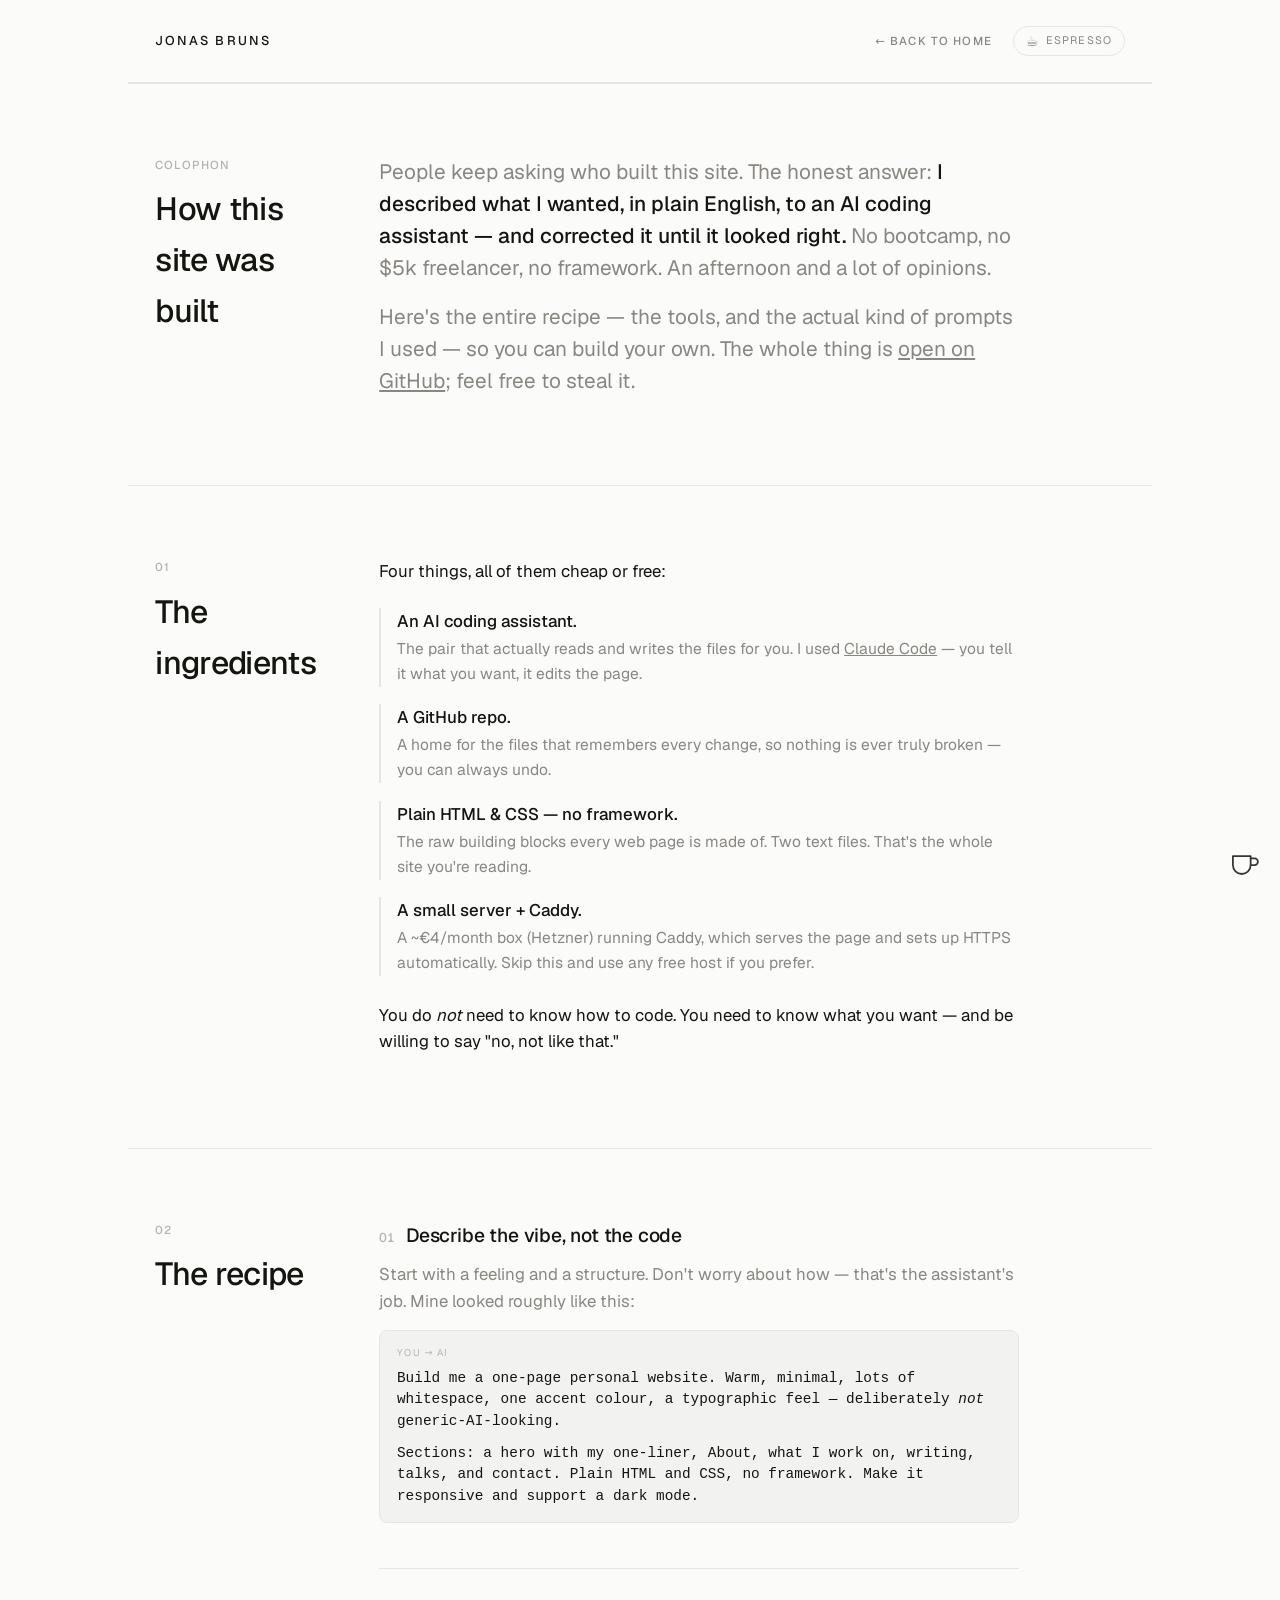
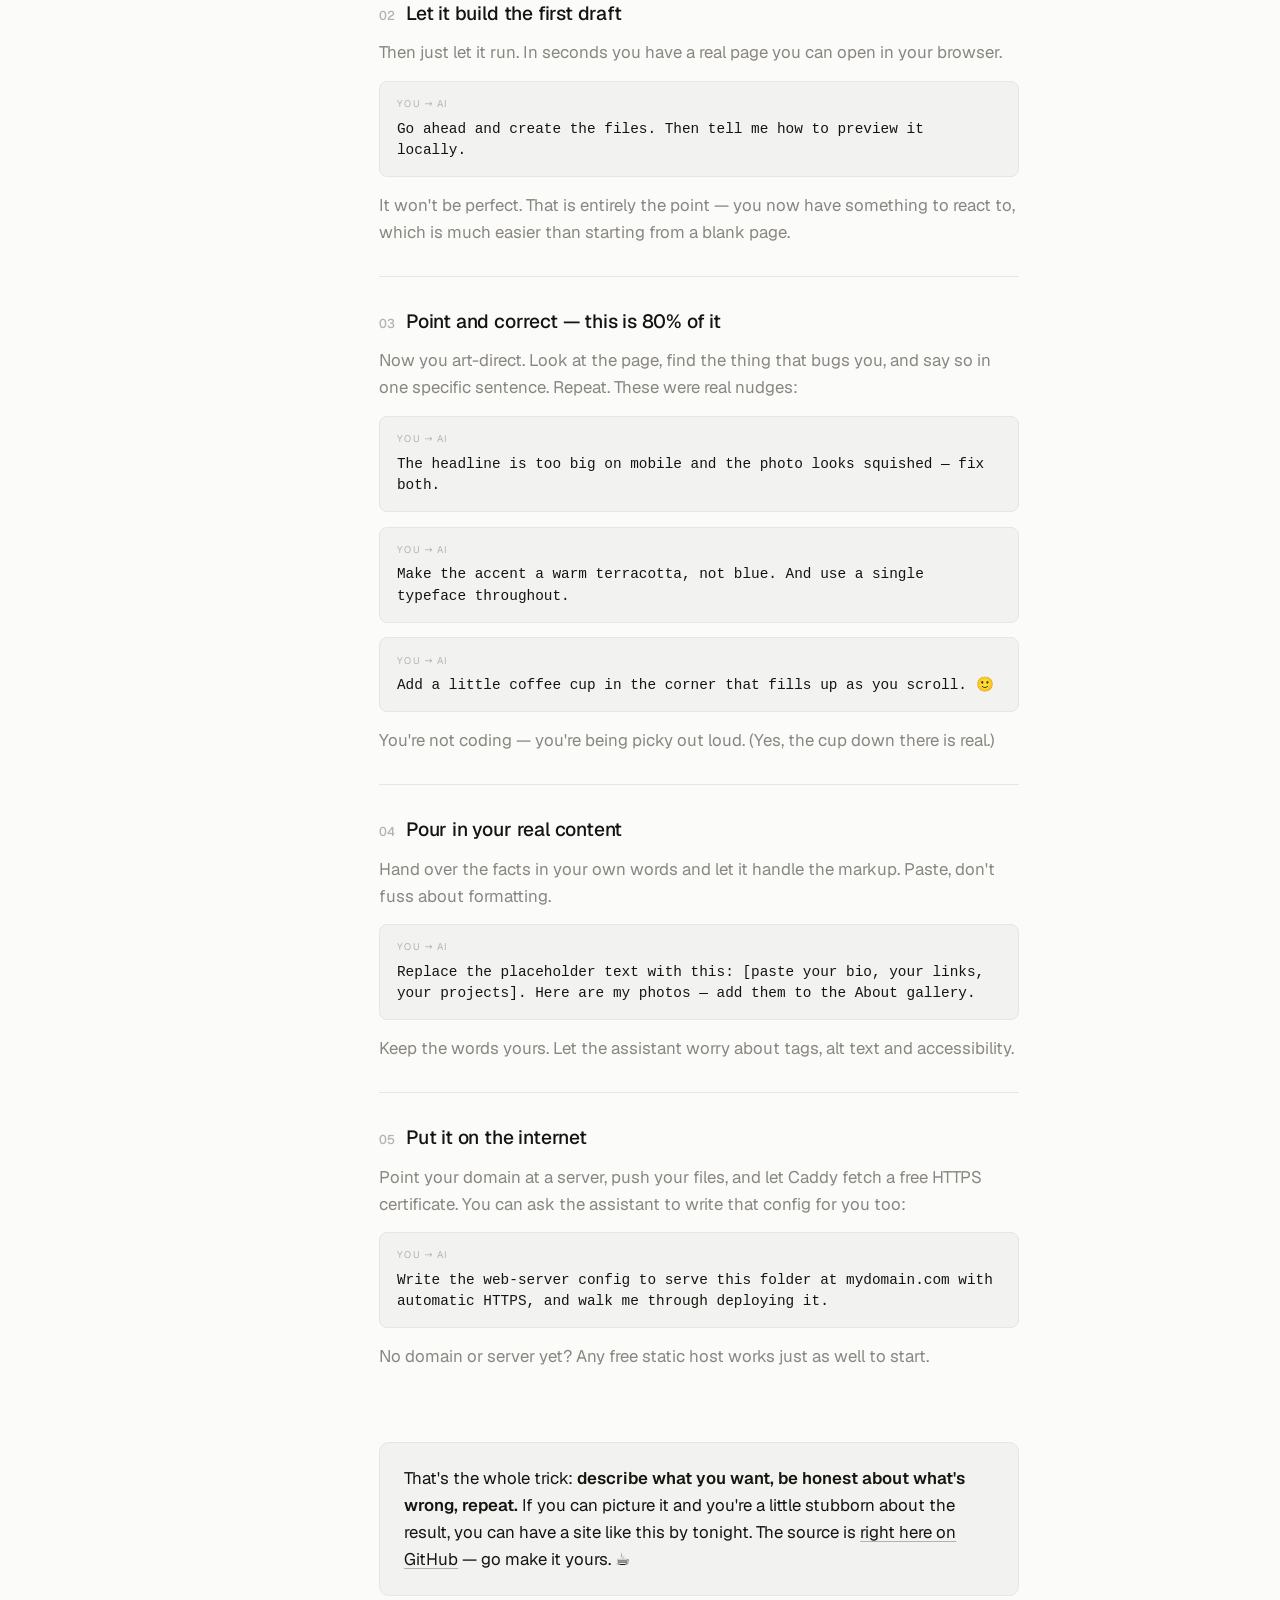
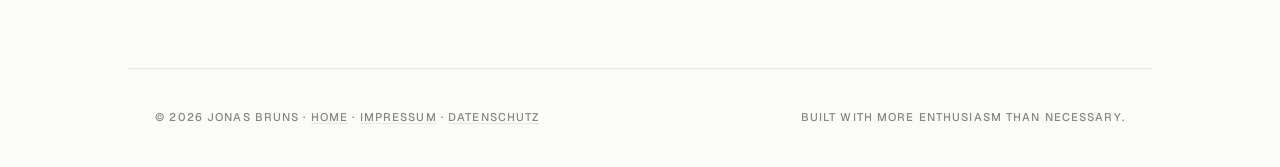
==== how-this-was-built.html @ 62101b6c "Add 'how this site was built' guide page A plain-English, step-by-step colophon with mock prompts sh" ====
<!DOCTYPE html>
<html lang="en">
<head>
  <meta charset="UTF-8" />
  <meta name="viewport" content="width=device-width, initial-scale=1.0" />
  <script>
    /* Set theme before paint to avoid a flash. */
    (function(){try{var t=localStorage.getItem('theme')||(matchMedia('(prefers-color-scheme:dark)').matches?'espresso':'latte');if(t==='espresso')document.documentElement.setAttribute('data-theme','espresso');}catch(e){}})();
  </script>
  <title>How this site was built — Jonas Bruns</title>
  <meta name="description" content="A plain-English, step-by-step recipe for building a personal website with an AI coding assistant — no framework, no bootcamp, prompts included." />
  <link rel="canonical" href="https://jonasbruns.com/how-this-was-built.html" />
  <meta name="theme-color" content="#fbfbfa" />

  <meta property="og:type" content="article" />
  <meta property="og:site_name" content="Jonas Bruns" />
  <meta property="og:title" content="How I built this site by just describing what I wanted" />
  <meta property="og:description" content="A plain-English recipe for building your own website with an AI pair — no framework, no bootcamp, prompts included." />
  <meta property="og:url" content="https://jonasbruns.com/how-this-was-built.html" />
  <meta property="og:image" content="https://jonasbruns.com/assets/og-card.jpg" />
  <meta name="twitter:card" content="summary_large_image" />

  <link rel="icon" type="image/svg+xml" href="assets/favicon.svg" />
  <link rel="stylesheet" href="styles.css" />
</head>
<body>
  <a class="skip-link" href="#main">Skip to content</a>

  <header class="masthead">
    <a class="wordmark" href="/">Jonas&nbsp;Bruns</a>
    <div class="mast-right">
      <nav aria-label="Primary"><a href="/">← Back to home</a></nav>
      <button class="themetoggle" type="button" aria-label="Switch colour theme">
        <span class="tt-icon" aria-hidden="true">☕</span><span class="tt-label">Espresso</span>
      </button>
    </div>
  </header>

  <main id="main">
    <!-- ===================== INTRO ===================== -->
    <section class="sec">
      <div class="sec-head"><span class="sec-no">Colophon</span><h2>How this site was built</h2></div>
      <div class="sec-body">
        <p class="guide-lede">People keep asking who built this site. The honest answer:
          <strong>I described what I wanted, in plain English, to an AI coding assistant —
          and corrected it until it looked right.</strong> No bootcamp, no $5k freelancer,
          no framework. An afternoon and a lot of opinions.</p>
        <p class="guide-lede">Here's the entire recipe — the tools, and the actual kind of
          prompts I used — so you can build your own. The whole thing is
          <a href="https://github.com/JonasBruns/jonasbruns-site">open on GitHub</a>;
          feel free to steal it.</p>
      </div>
    </section>

    <!-- ===================== INGREDIENTS ===================== -->
    <section class="sec">
      <div class="sec-head"><span class="sec-no">01</span><h2>The ingredients</h2></div>
      <div class="sec-body">
        <p class="prose">Four things, all of them cheap or free:</p>
        <ul class="toolkit">
          <li>
            <b>An AI coding assistant.</b>
            <span>The pair that actually reads and writes the files for you. I used
              <a href="https://claude.com/claude-code">Claude Code</a> — you tell it what you want,
              it edits the page.</span>
          </li>
          <li>
            <b>A GitHub repo.</b>
            <span>A home for the files that remembers every change, so nothing is ever
              truly broken — you can always undo.</span>
          </li>
          <li>
            <b>Plain HTML &amp; CSS — no framework.</b>
            <span>The raw building blocks every web page is made of. Two text files. That's the
              whole site you're reading.</span>
          </li>
          <li>
            <b>A small server + Caddy.</b>
            <span>A ~€4/month box (Hetzner) running Caddy, which serves the page and sets up
              HTTPS automatically. Skip this and use any free host if you prefer.</span>
          </li>
        </ul>
        <p class="prose" style="margin-top:1.6rem">You do <em>not</em> need to know how to code.
          You need to know what you want — and be willing to say "no, not like that."</p>
      </div>
    </section>

    <!-- ===================== STEPS ===================== -->
    <section class="sec">
      <div class="sec-head"><span class="sec-no">02</span><h2>The recipe</h2></div>
      <div class="sec-body">
        <ol class="steps">
          <li class="step">
            <h3>Describe the vibe, not the code</h3>
            <p>Start with a feeling and a structure. Don't worry about how — that's the
              assistant's job. Mine looked roughly like this:</p>
            <div class="prompt">
              <p>Build me a one-page personal website. Warm, minimal, lots of whitespace,
                one accent colour, a typographic feel — deliberately <em>not</em>
                generic-AI-looking.</p>
              <p>Sections: a hero with my one-liner, About, what I work on, writing, talks,
                and contact. Plain HTML and CSS, no framework. Make it responsive and support
                a dark mode.</p>
            </div>
          </li>

          <li class="step">
            <h3>Let it build the first draft</h3>
            <p>Then just let it run. In seconds you have a real page you can open in your
              browser.</p>
            <div class="prompt">
              <p>Go ahead and create the files. Then tell me how to preview it locally.</p>
            </div>
            <p>It won't be perfect. That is entirely the point — you now have something to
              react to, which is much easier than starting from a blank page.</p>
          </li>

          <li class="step">
            <h3>Point and correct — this is 80% of it</h3>
            <p>Now you art-direct. Look at the page, find the thing that bugs you, and say so in
              one specific sentence. Repeat. These were real nudges:</p>
            <div class="prompt">
              <p>The headline is too big on mobile and the photo looks squished — fix both.</p>
            </div>
            <div class="prompt">
              <p>Make the accent a warm terracotta, not blue. And use a single typeface
                throughout.</p>
            </div>
            <div class="prompt">
              <p>Add a little coffee cup in the corner that fills up as you scroll. 🙂</p>
            </div>
            <p>You're not coding — you're being picky out loud. (Yes, the cup down there is real.)</p>
          </li>

          <li class="step">
            <h3>Pour in your real content</h3>
            <p>Hand over the facts in your own words and let it handle the markup. Paste, don't
              fuss about formatting.</p>
            <div class="prompt">
              <p>Replace the placeholder text with this: [paste your bio, your links, your
                projects]. Here are my photos — add them to the About gallery.</p>
            </div>
            <p>Keep the words yours. Let the assistant worry about tags, alt text and accessibility.</p>
          </li>

          <li class="step">
            <h3>Put it on the internet</h3>
            <p>Point your domain at a server, push your files, and let Caddy fetch a free HTTPS
              certificate. You can ask the assistant to write that config for you too:</p>
            <div class="prompt">
              <p>Write the web-server config to serve this folder at mydomain.com with
                automatic HTTPS, and walk me through deploying it.</p>
            </div>
            <p>No domain or server yet? Any free static host works just as well to start.</p>
          </li>
        </ol>

        <div class="guide-callout">
          <p>That's the whole trick: <strong>describe what you want, be honest about what's
            wrong, repeat.</strong> If you can picture it and you're a little stubborn about the
          result, you can have a site like this by tonight. The source is
          <a href="https://github.com/JonasBruns/jonasbruns-site">right here on GitHub</a> — go
          make it yours. ☕</p>
        </div>
      </div>
    </section>
  </main>

  <div class="scrollcup" aria-hidden="true">
    <svg viewBox="0 0 36 36">
      <defs><clipPath id="cupclip"><path d="M8 11 H24 V19 a8 8 0 0 1 -16 0 Z"/></clipPath></defs>
      <rect class="brew" x="8" y="10" width="16" height="18" clip-path="url(#cupclip)"/>
      <path class="cup-line" d="M8 11 H24 V19 a8 8 0 0 1 -16 0 Z"/>
      <path class="cup-line" d="M24 13 h3.5 a3 3 0 0 1 0 6 H24"/>
    </svg>
  </div>

  <footer class="site-footer">
    <span>© <span id="year">2026</span> Jonas Bruns · <a href="/">Home</a> · <a href="/impressum.html">Impressum</a> · <a href="/datenschutz.html">Datenschutz</a></span>
    <span>Built with more enthusiasm than necessary.</span>
  </footer>

  <script>
    document.getElementById("year").textContent = new Date().getFullYear();

    // Open external links in a new tab; leave in-page anchors and mailto alone.
    document.querySelectorAll('a[href^="http"]').forEach(function (a) {
      if (a.hostname !== location.hostname) {
        a.target = "_blank";
        a.rel = "noopener noreferrer";
      }
    });

    // Latte / Espresso theme toggle.
    (function () {
      var root = document.documentElement, btn = document.querySelector('.themetoggle');
      if (!btn) return;
      var lbl = btn.querySelector('.tt-label');
      function sync() { lbl.textContent = root.getAttribute('data-theme') === 'espresso' ? 'Latte' : 'Espresso'; }
      sync();
      btn.addEventListener('click', function () {
        if (root.getAttribute('data-theme') === 'espresso') { root.removeAttribute('data-theme'); try { localStorage.setItem('theme', 'latte'); } catch (e) {} }
        else { root.setAttribute('data-theme', 'espresso'); try { localStorage.setItem('theme', 'espresso'); } catch (e) {} }
        sync();
      });
    })();

    // Coffee scroll-progress cup.
    (function () {
      var cup = document.querySelector('.scrollcup'), d = document.documentElement;
      if (!cup) return;
      function upd() { var p = d.scrollTop / ((d.scrollHeight - d.clientHeight) || 1); cup.style.setProperty('--p', Math.max(0, Math.min(1, p)).toFixed(3)); }
      addEventListener('scroll', upd, { passive: true });
      addEventListener('resize', upd);
      upd();
    })();
  </script>
</body>
</html>
---- styles.css ----
/* ---- self-hosted Geist (no third-party font requests) --------------------- */
@font-face{font-family:"Geist";font-style:normal;font-weight:300;font-display:swap;src:url("assets/fonts/geist-300-latin-ext.woff2") format("woff2");unicode-range:U+0100-02BA,U+02BD-02C5,U+02C7-02CC,U+02CE-02D7,U+02DD-02FF,U+0304,U+0308,U+0329,U+1D00-1DBF,U+1E00-1E9F,U+1EF2-1EFF,U+2020,U+20A0-20AB,U+20AD-20C0,U+2113,U+2C60-2C7F,U+A720-A7FF;}
@font-face{font-family:"Geist";font-style:normal;font-weight:300;font-display:swap;src:url("assets/fonts/geist-300-latin.woff2") format("woff2");unicode-range:U+0000-00FF,U+0131,U+0152-0153,U+02BB-02BC,U+02C6,U+02DA,U+02DC,U+0304,U+0308,U+0329,U+2000-206F,U+20AC,U+2122,U+2191,U+2193,U+2212,U+2215,U+FEFF,U+FFFD;}
@font-face{font-family:"Geist";font-style:normal;font-weight:400;font-display:swap;src:url("assets/fonts/geist-400-latin-ext.woff2") format("woff2");unicode-range:U+0100-02BA,U+02BD-02C5,U+02C7-02CC,U+02CE-02D7,U+02DD-02FF,U+0304,U+0308,U+0329,U+1D00-1DBF,U+1E00-1E9F,U+1EF2-1EFF,U+2020,U+20A0-20AB,U+20AD-20C0,U+2113,U+2C60-2C7F,U+A720-A7FF;}
@font-face{font-family:"Geist";font-style:normal;font-weight:400;font-display:swap;src:url("assets/fonts/geist-400-latin.woff2") format("woff2");unicode-range:U+0000-00FF,U+0131,U+0152-0153,U+02BB-02BC,U+02C6,U+02DA,U+02DC,U+0304,U+0308,U+0329,U+2000-206F,U+20AC,U+2122,U+2191,U+2193,U+2212,U+2215,U+FEFF,U+FFFD;}
@font-face{font-family:"Geist";font-style:normal;font-weight:500;font-display:swap;src:url("assets/fonts/geist-500-latin-ext.woff2") format("woff2");unicode-range:U+0100-02BA,U+02BD-02C5,U+02C7-02CC,U+02CE-02D7,U+02DD-02FF,U+0304,U+0308,U+0329,U+1D00-1DBF,U+1E00-1E9F,U+1EF2-1EFF,U+2020,U+20A0-20AB,U+20AD-20C0,U+2113,U+2C60-2C7F,U+A720-A7FF;}
@font-face{font-family:"Geist";font-style:normal;font-weight:500;font-display:swap;src:url("assets/fonts/geist-500-latin.woff2") format("woff2");unicode-range:U+0000-00FF,U+0131,U+0152-0153,U+02BB-02BC,U+02C6,U+02DA,U+02DC,U+0304,U+0308,U+0329,U+2000-206F,U+20AC,U+2122,U+2191,U+2193,U+2212,U+2215,U+FEFF,U+FFFD;}
@font-face{font-family:"Geist";font-style:normal;font-weight:600;font-display:swap;src:url("assets/fonts/geist-600-latin-ext.woff2") format("woff2");unicode-range:U+0100-02BA,U+02BD-02C5,U+02C7-02CC,U+02CE-02D7,U+02DD-02FF,U+0304,U+0308,U+0329,U+1D00-1DBF,U+1E00-1E9F,U+1EF2-1EFF,U+2020,U+20A0-20AB,U+20AD-20C0,U+2113,U+2C60-2C7F,U+A720-A7FF;}
@font-face{font-family:"Geist";font-style:normal;font-weight:600;font-display:swap;src:url("assets/fonts/geist-600-latin.woff2") format("woff2");unicode-range:U+0000-00FF,U+0131,U+0152-0153,U+02BB-02BC,U+02C6,U+02DA,U+02DC,U+0304,U+0308,U+0329,U+2000-206F,U+20AC,U+2122,U+2191,U+2193,U+2212,U+2215,U+FEFF,U+FFFD;}

/* ===========================================================================
   jonasbruns.com — minimal
   One typeface (Geist), near-monochrome, generous whitespace, hairline rules.
=========================================================================== */

:root {
  --bg:    #fbfbfa;
  --bg-2:  #f2f2f0;
  --ink:   #15140f;
  --muted: #8a8780;
  --faint: #b6b3ab;
  --line:  #e7e6e1;

  --sans: "Geist", -apple-system, BlinkMacSystemFont, "Segoe UI", system-ui, sans-serif;
  --wrap: 64rem;
}

* { box-sizing: border-box; }

html { scroll-behavior: smooth; }

body {
  margin: 0;
  background: var(--bg);
  color: var(--ink);
  font-family: var(--sans);
  font-size: 1.05rem;
  line-height: 1.6;
  font-weight: 400;
  -webkit-font-smoothing: antialiased;
  text-rendering: optimizeLegibility;
}

a { color: inherit; }

.skip-link { position: absolute; left: -999px; }
.skip-link:focus {
  left: 1rem; top: 1rem; z-index: 20;
  background: var(--ink); color: var(--bg);
  padding: .55rem .9rem; border-radius: .3rem; font-size: .8rem;
}

/* ---- shared layout -------------------------------------------------------- */

.masthead, .hero, .affil, .sec, .site-footer {
  max-width: var(--wrap);
  margin-inline: auto;
  padding-inline: 1.7rem;
}

/* ---- affiliations strip --------------------------------------------------- */

.affil {
  display: flex;
  align-items: center;
  gap: 1.6rem 2.4rem;
  flex-wrap: wrap;
  padding-block: 1.8rem;
  border-top: 1px solid var(--line);
}
.affil-label {
  font-size: .68rem;
  text-transform: uppercase;
  letter-spacing: .14em;
  color: var(--faint);
}
.affil ul {
  list-style: none; margin: 0; padding: 0;
  display: flex; align-items: center; gap: 2.2rem; flex-wrap: wrap;
}
.affil img {
  display: block;
  height: 30px; width: auto;
  opacity: .9;
  mix-blend-mode: multiply;        /* drops the white logo backgrounds into the page */
  transition: opacity .2s ease, transform .2s ease;
}
.affil img:hover { opacity: 1; transform: translateY(-1px); }
@media (min-width: 40rem) { .affil img { height: 34px; } }

/* small label treatment */
.kicker, .sec-no, .media-tag, .masthead nav a, .wordmark,
.go, .more-link a, .btn-text, .subhead, .media-src, .site-footer {
  text-transform: uppercase;
  letter-spacing: .1em;
  font-weight: 500;
}

/* ---- masthead ------------------------------------------------------------- */

.masthead {
  display: flex;
  align-items: center;
  justify-content: space-between;
  gap: 1rem;
  padding-block: 1.6rem;
  border-bottom: 1px solid var(--line);
}
.wordmark {
  font-size: .8rem;
  letter-spacing: .16em;
  text-decoration: none;
}
.masthead nav { display: flex; flex-wrap: wrap; gap: 1.4rem; }
.masthead nav a {
  font-size: .72rem;
  text-decoration: none;
  color: var(--muted);
  transition: color .15s ease;
}
.masthead nav a:hover { color: var(--ink); }

/* ---- hero ----------------------------------------------------------------- */

.hero { display: flex; flex-direction: column; padding-block: 3.5rem 3rem; }
.kicker {
  margin: 0 0 1.8rem;
  font-size: .74rem;
  color: var(--muted);
}
.hero h1 {
  font-weight: 500;
  font-size: clamp(2.4rem, 6vw, 4.4rem);
  line-height: 1.06;
  letter-spacing: -.03em;
  margin: 0;
  max-width: 19ch;
}
.hero h1 .amp { color: var(--faint); }
.lede {
  font-size: clamp(1.15rem, 2vw, 1.4rem);
  line-height: 1.5;
  font-weight: 400;
  color: var(--muted);
  max-width: 38rem;
  margin: 1.8rem 0 0;
}
.lede a, .prose a {
  color: var(--ink);
  text-decoration: underline;
  text-decoration-color: var(--faint);
  text-underline-offset: 3px;
}
.lede a:hover, .prose a:hover { text-decoration-color: var(--ink); }

.hero-actions {
  margin-top: 2.6rem;
  display: flex; align-items: center; gap: 1.6rem; flex-wrap: wrap;
}
.btn {
  display: inline-block;
  background: var(--ink);
  color: var(--bg);
  font-size: .78rem;
  letter-spacing: .08em;
  text-transform: uppercase;
  font-weight: 500;
  text-decoration: none;
  padding: .8rem 1.5rem;
  border-radius: 2rem;
  transition: opacity .15s ease, transform .15s ease;
}
.btn:hover { opacity: .85; transform: translateY(-1px); }
.btn-text {
  font-size: .76rem;
  text-decoration: none;
  color: var(--muted);
  transition: color .15s ease;
}
.btn-text:hover { color: var(--ink); }

/* ---- sections (numbered label rail) -------------------------------------- */

.sec {
  padding-block: 4rem;
  border-top: 1px solid var(--line);
}
.sec-head { margin-bottom: 1.8rem; }
.sec-no {
  display: block;
  font-size: .72rem;
  color: var(--faint);
  margin-bottom: .55rem;
}
.sec-head h2 {
  font-weight: 500;
  font-size: clamp(1.5rem, 3vw, 2rem);
  letter-spacing: -.02em;
  margin: 0;
}
.sec-body { max-width: 40rem; }
.prose { margin: 0 0 1.3rem; color: var(--ink); }

/* ---- about gallery -------------------------------------------------------- */

.gallery { margin: 2.4rem 0 0; max-width: none; }
.gallery-track { display: flex; flex-wrap: wrap; gap: .8rem; }
.gallery-track img {
  height: 168px; width: auto;
  border-radius: .4rem;
  border: 1px solid var(--line);
  filter: grayscale(.18);
  transition: filter .3s ease, transform .3s ease;
}
.gallery-track img:hover { filter: none; transform: translateY(-3px); }
.gallery figcaption {
  margin-top: .8rem;
  font-size: .76rem;
  letter-spacing: .02em;
  color: var(--muted);
}
.cap-mobile { display: none; }   /* shown only on phones (see ≤40rem block) */

/* ---- work list ------------------------------------------------------------ */

.worklist { list-style: none; margin: 0; padding: 0; }
.work-item { padding: 1.5rem 0; border-top: 1px solid var(--line); }
.work-item:first-child { padding-top: 0; border-top: 0; }
.work-item h3 { font-weight: 500; font-size: 1.2rem; letter-spacing: -.01em; margin: 0 0 .4rem; }
.work-item p { margin: 0 0 .7rem; color: var(--muted); font-size: 1rem; }
.go, .more-link a {
  font-size: .74rem;
  text-decoration: none;
  color: var(--ink);
  border-bottom: 1px solid var(--line);
  padding-bottom: .15rem;
  transition: border-color .15s ease;
}
.go:hover, .more-link a:hover { border-color: var(--ink); }

/* ---- writing -------------------------------------------------------------- */

.articles { list-style: none; margin: 0; padding: 0; display: grid; gap: 1.4rem; }
.articles li { display: grid; gap: .25rem; }
.articles a {
  font-weight: 500; font-size: 1.2rem; letter-spacing: -.01em;
  text-decoration: none; width: fit-content;
  border-bottom: 1px solid var(--line); padding-bottom: .1rem;
  transition: border-color .15s ease;
}
.articles a:hover { border-color: var(--ink); }
.article-note { color: var(--muted); font-size: .98rem; }

.subhead { margin: 2.6rem 0 1rem; font-size: .72rem; color: var(--muted); }
.notes { list-style: none; margin: 0; padding: 0; display: grid; gap: 1rem; }
.notes li { color: var(--muted); line-height: 1.55; }
.notes strong { color: var(--ink); font-weight: 500; }
.more-link { margin: 1.6rem 0 0; }

/* ---- talks & media -------------------------------------------------------- */

.media { list-style: none; margin: 0; padding: 0; display: grid; gap: 1.6rem; }
.media-card a { display: grid; gap: .45rem; text-decoration: none; color: var(--ink); }
.thumb {
  display: block;
  border: 1px solid var(--line);
  border-radius: .4rem;
  overflow: hidden;
  margin-bottom: .35rem;
  aspect-ratio: 16 / 9;
}
.thumb img {
  width: 100%; height: 100%; object-fit: cover;
  filter: grayscale(.18);
  transition: filter .3s ease, transform .4s ease;
}
.media-card a:hover .thumb img { filter: none; transform: scale(1.03); }
.thumb--text {
  display: grid; place-items: center;
  background: var(--bg-2);
  font-weight: 600; font-size: 1.5rem; color: var(--ink);
  letter-spacing: -.01em;
}
.media-tag { font-size: .68rem; color: var(--muted); }
.media-title { font-weight: 500; font-size: 1.05rem; line-height: 1.3; letter-spacing: -.01em; }
.media-src { font-size: .7rem; color: var(--muted); }

/* ---- contact -------------------------------------------------------------- */

.links { list-style: none; margin: 1.4rem 0 0; padding: 0; display: grid; gap: .55rem; }
.links a {
  font-size: 1.2rem; font-weight: 500; letter-spacing: -.01em;
  text-decoration: none; width: fit-content;
  border-bottom: 1px solid var(--line); padding-bottom: .12rem;
  transition: border-color .15s ease;
}
.links a:hover { border-color: var(--ink); }

/* ---- footer --------------------------------------------------------------- */

.site-footer {
  display: flex; justify-content: space-between; flex-wrap: wrap; gap: .6rem;
  padding-block: 2.5rem;
  border-top: 1px solid var(--line);
  font-size: .7rem;
  color: var(--muted);
}
.site-footer a {
  color: inherit;
  text-decoration: underline;
  text-decoration-color: var(--line);
  text-underline-offset: 2px;
}
.site-footer a:hover { text-decoration-color: var(--ink); }

/* ---- motion --------------------------------------------------------------- */

@keyframes rise { from { opacity: 0; transform: translateY(12px); } to { opacity: 1; transform: none; } }
.rise { opacity: 0; animation: rise .6s cubic-bezier(.2,.7,.2,1) forwards; animation-delay: calc(var(--d) * 100ms); }
@media (prefers-reduced-motion: reduce) {
  .rise { animation: none; opacity: 1; }
  html { scroll-behavior: auto; }
}

/* ---- responsive ----------------------------------------------------------- */

@media (min-width: 40rem) {
  .media { grid-template-columns: 1fr 1fr; gap: 1.8rem 1.6rem; }
  .gallery-track img { height: 196px; }
}

/* ---- mobile (≤40rem): swipe strips, tighter rhythm, avatar hero ---------- */
@media (max-width: 40rem) {
  html, body { overflow-x: hidden; }     /* safety against the bleed strips */

  .sec { padding-block: 2.6rem; }
  .sec-head { margin-bottom: 1.1rem; }
  .affil { padding-block: 1.3rem; }
  .subhead { margin-top: 2rem; }
  .hero h1 { max-width: none; }

  /* Talks & media → horizontal swipe lane */
  .media {
    grid-auto-flow: column;
    grid-auto-columns: 78%;
    grid-template-columns: none;
    overflow-x: auto;
    scroll-snap-type: x mandatory;
    overscroll-behavior-x: contain;
    gap: 1rem;
    margin-inline: -1.7rem;
    padding: .2rem 1.7rem;
    scrollbar-width: none;
  }
  .media::-webkit-scrollbar { display: none; }
  .media-card { scroll-snap-align: start; }

  /* About gallery → horizontal swipe lane (caption stays below) */
  .gallery-track {
    flex-wrap: nowrap;
    overflow-x: auto;
    scroll-snap-type: x mandatory;
    overscroll-behavior-x: contain;
    margin-inline: -1.7rem;
    padding: .2rem 1.7rem;
    scrollbar-width: none;
  }
  .gallery-track::-webkit-scrollbar { display: none; }
  .gallery-track img { height: 220px; flex: none; scroll-snap-align: start; }
  .gallery-track img.m-hide { display: none; }   /* curated 3 on mobile */
  .cap-full { display: none; }
  .cap-mobile { display: block; }
}

@media (min-width: 56rem) {
  .sec {
    display: grid;
    grid-template-columns: 11rem 1fr;
    gap: 3rem;
    padding-block: 4.5rem;
  }
  .sec-head { margin-bottom: 0; position: sticky; top: 2rem; align-self: start; }
  .hero {
    display: grid;
    grid-template-columns: 1.5fr .85fr;
    gap: 3rem;
    align-items: center;
    padding-block: 6.5rem 4.5rem;
  }
  .hero-portrait { order: 0; margin: 0; justify-self: end; }
  .hero-portrait img {
    width: 100%; height: auto; max-width: 330px;
    border-radius: .5rem; aspect-ratio: 4 / 5; object-position: center;
  }
}

/* ===========================================================================
   Delights: espresso theme · portrait · now · toggle · scroll-cup · vCard
=========================================================================== */

:root[data-theme="espresso"] {
  --bg: #17120d; --bg-2: #241a10; --ink: #f1e8da; --muted: #a99a84; --faint: #6d6052; --line: #352a1c;
}
/* logos: seamless multiply on light; on dark, sit on a small light chip so they stay legible */
:root[data-theme="espresso"] .affil img {
  mix-blend-mode: normal; background: #f4eddf; padding: 6px 9px; border-radius: 7px; opacity: 1;
}

/* hero portrait — small circular avatar up top on mobile; side portrait on desktop (≥56rem) */
.hero-portrait { order: -1; margin: 0 0 1.4rem; }
.hero-portrait img {
  width: 92px; height: 92px;
  border-radius: 50%;
  object-fit: cover; object-position: center 14%;
  border: 1px solid var(--line);
}

/* "now" line */
.now {
  display: flex; align-items: center; gap: .55rem; flex-wrap: wrap;
  margin: 1.7rem 0 0; font-size: .85rem; color: var(--muted);
}
.now-dot {
  width: 7px; height: 7px; border-radius: 50%; background: #3aa76d; flex: none;
  animation: pulse 2.4s ease-out infinite;
}
.now-label { text-transform: uppercase; letter-spacing: .12em; font-size: .66rem; color: var(--ink); }
@keyframes pulse {
  0% { box-shadow: 0 0 0 0 rgba(58,167,109,.45); }
  70% { box-shadow: 0 0 0 7px rgba(58,167,109,0); }
  100% { box-shadow: 0 0 0 0 rgba(58,167,109,0); }
}

/* theme toggle */
.mast-right { display: flex; align-items: center; gap: 1.3rem; }
.themetoggle {
  display: inline-flex; align-items: center; gap: .4rem;
  background: none; border: 1px solid var(--line); border-radius: 2rem;
  color: var(--muted); font: inherit; font-size: .68rem; letter-spacing: .1em; text-transform: uppercase;
  padding: .35rem .75rem; cursor: pointer;
  transition: color .15s ease, border-color .15s ease;
}
.themetoggle:hover { color: var(--ink); border-color: var(--ink); }
.tt-icon { font-size: .9rem; line-height: 1; }

/* writing photo */
.sec-photo { margin: 0 0 1.8rem; }
.sec-photo img {
  height: 220px; width: auto; max-width: 100%;
  border-radius: .4rem; border: 1px solid var(--line); filter: grayscale(.18);
}

/* vCard button */
.btn-vcard { margin-top: 1.5rem; }

/* coffee scroll-progress cup */
.scrollcup { position: fixed; right: 16px; bottom: 16px; width: 40px; height: 40px; z-index: 5; opacity: .85; pointer-events: none; }
.scrollcup svg { width: 100%; height: 100%; display: block; }
.scrollcup .cup-line { fill: none; stroke: var(--ink); stroke-width: 1.6; stroke-linejoin: round; stroke-linecap: round; }
.scrollcup .brew { fill: #7b4b2a; transform: scaleY(var(--p, 0)); transform-origin: 16px 27px; transition: transform .08s linear; }
@media (max-width: 30rem) { .scrollcup { width: 32px; height: 32px; right: 12px; bottom: 12px; } }

@media (prefers-reduced-motion: reduce) { .now-dot { animation: none; } .scrollcup .brew { transition: none; } }

/* tidy the masthead on small screens: wordmark on top, nav + toggle on their own row */
@media (max-width: 38rem) {
  .masthead { flex-wrap: wrap; row-gap: .8rem; }
  .mast-right { width: 100%; justify-content: space-between; gap: .8rem; }
  .masthead nav { gap: .8rem .95rem; }
  .themetoggle { padding: .35rem .6rem; }
}

/* ===========================================================================
   "How this site was built" — the guide page
=========================================================================== */

.guide-lede {
  font-size: clamp(1.1rem, 1.8vw, 1.3rem);
  line-height: 1.55;
  color: var(--muted);
  max-width: 42rem;
  margin: 0 0 1rem;
}
.guide-lede strong { color: var(--ink); font-weight: 500; }

/* the toolkit list (step 01) */
.toolkit { list-style: none; margin: 1.4rem 0 0; padding: 0; display: grid; gap: 1.1rem; }
.toolkit li {
  display: grid; gap: .15rem;
  padding-left: 1rem;
  border-left: 2px solid var(--line);
}
.toolkit b { font-weight: 500; color: var(--ink); }
.toolkit span { color: var(--muted); font-size: .97rem; }

/* numbered steps */
.steps { list-style: none; counter-reset: step; margin: 0; padding: 0; }
.step { padding: 1.9rem 0; border-top: 1px solid var(--line); }
.step:first-child { padding-top: 0; border-top: 0; }
.step h3 {
  display: flex; gap: .7rem; align-items: baseline;
  font-weight: 500; font-size: 1.2rem; letter-spacing: -.01em;
  margin: 0 0 .6rem;
}
.step h3::before {
  counter-increment: step;
  content: counter(step, decimal-leading-zero);
  color: var(--faint); font-size: .8rem; font-variant-numeric: tabular-nums;
}
.step p { margin: 0 0 .9rem; color: var(--muted); }
.step p:last-child { margin-bottom: 0; }
.step p a {
  color: var(--ink); text-decoration: underline;
  text-decoration-color: var(--faint); text-underline-offset: 3px;
}
.step p a:hover { text-decoration-color: var(--ink); }

/* a mock "you → AI" prompt box */
.prompt {
  margin: .9rem 0;
  padding: .9rem 1.05rem;
  background: var(--bg-2);
  border: 1px solid var(--line);
  border-radius: .5rem;
}
.prompt::before {
  content: "You → AI";
  display: block;
  font-size: .6rem; letter-spacing: .14em; text-transform: uppercase;
  color: var(--faint); margin-bottom: .45rem;
}
.prompt p {
  margin: 0; color: var(--ink);
  font-family: ui-monospace, SFMono-Regular, Menlo, Consolas, monospace;
  font-size: .9rem; line-height: 1.5;
}
.prompt p + p { margin-top: .65rem; }

/* closing callout */
.guide-callout {
  margin: 2.6rem 0 0;
  padding: 1.4rem 1.5rem;
  border: 1px solid var(--line);
  border-radius: .6rem;
  background: var(--bg-2);
}
.guide-callout p { margin: 0; color: var(--ink); }
.guide-callout a {
  color: var(--ink); text-decoration: underline;
  text-decoration-color: var(--faint); text-underline-offset: 3px;
}
.guide-callout a:hover { text-decoration-color: var(--ink); }

/* desktop hero portrait — declared LAST so it overrides the mobile avatar rules */
@media (min-width: 56rem) {
  .hero-portrait { order: 0; margin: 0; justify-self: end; }
  .hero-portrait img {
    width: 100%; height: auto; max-width: 330px;
    border-radius: .5rem; aspect-ratio: 4 / 5;
    object-fit: cover; object-position: center;
  }
}
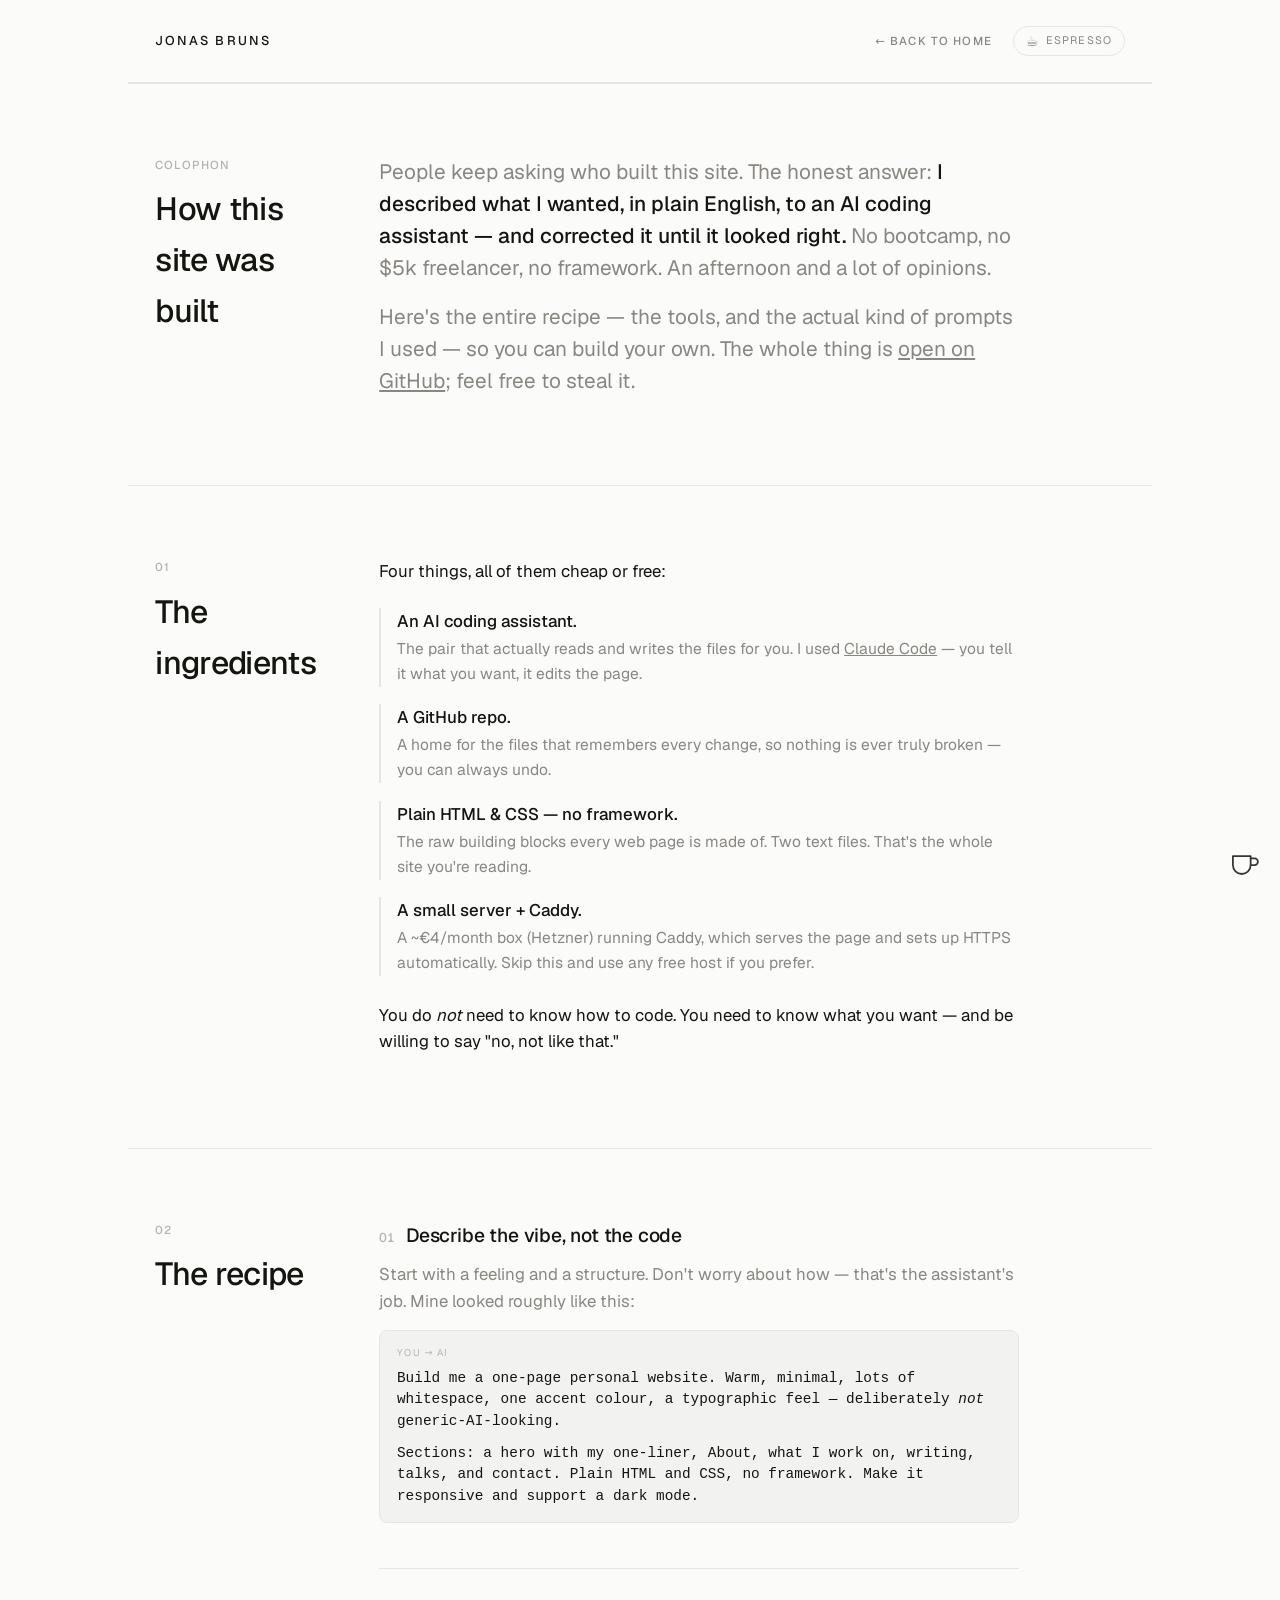
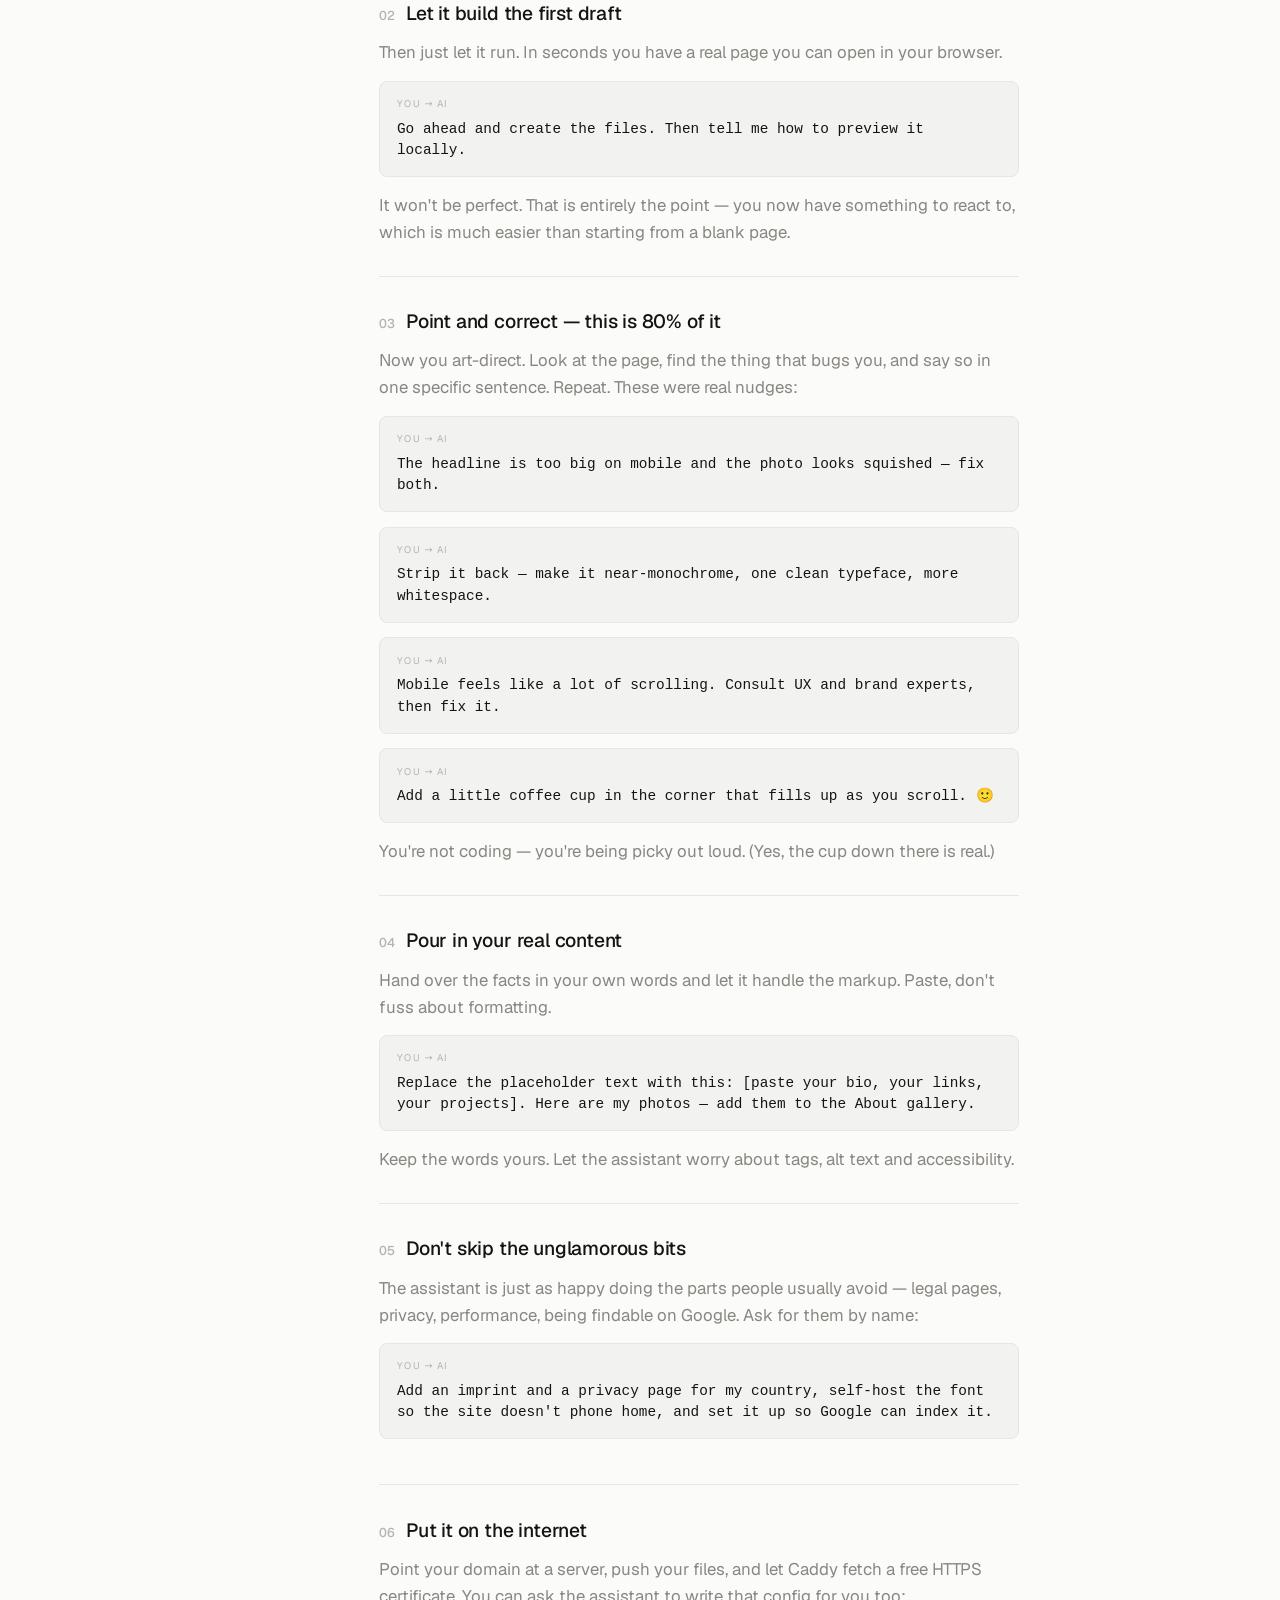
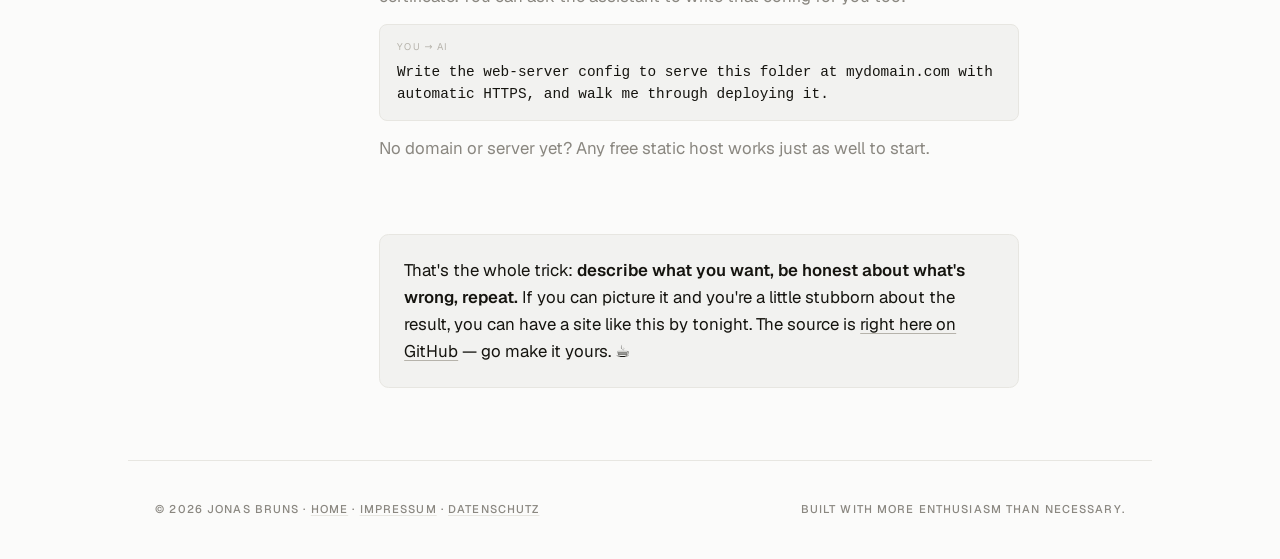
==== commit 10ed2ecb: "Colophon: merge best of both — monochrome accuracy, UX/brand-experts beat, unglamorous-bits step" ====
--- a/how-this-was-built.html
+++ b/how-this-was-built.html
@@ -123,8 +123,10 @@
               <p>The headline is too big on mobile and the photo looks squished — fix both.</p>
             </div>
             <div class="prompt">
-              <p>Make the accent a warm terracotta, not blue. And use a single typeface
-                throughout.</p>
+              <p>Strip it back — make it near-monochrome, one clean typeface, more whitespace.</p>
+            </div>
+            <div class="prompt">
+              <p>Mobile feels like a lot of scrolling. Consult UX and brand experts, then fix it.</p>
             </div>
             <div class="prompt">
               <p>Add a little coffee cup in the corner that fills up as you scroll. 🙂</p>
@@ -141,6 +143,16 @@
                 projects]. Here are my photos — add them to the About gallery.</p>
             </div>
             <p>Keep the words yours. Let the assistant worry about tags, alt text and accessibility.</p>
+          </li>
+
+          <li class="step">
+            <h3>Don't skip the unglamorous bits</h3>
+            <p>The assistant is just as happy doing the parts people usually avoid — legal pages,
+              privacy, performance, being findable on Google. Ask for them by name:</p>
+            <div class="prompt">
+              <p>Add an imprint and a privacy page for my country, self-host the font so the
+                site doesn't phone home, and set it up so Google can index it.</p>
+            </div>
           </li>
 
           <li class="step">
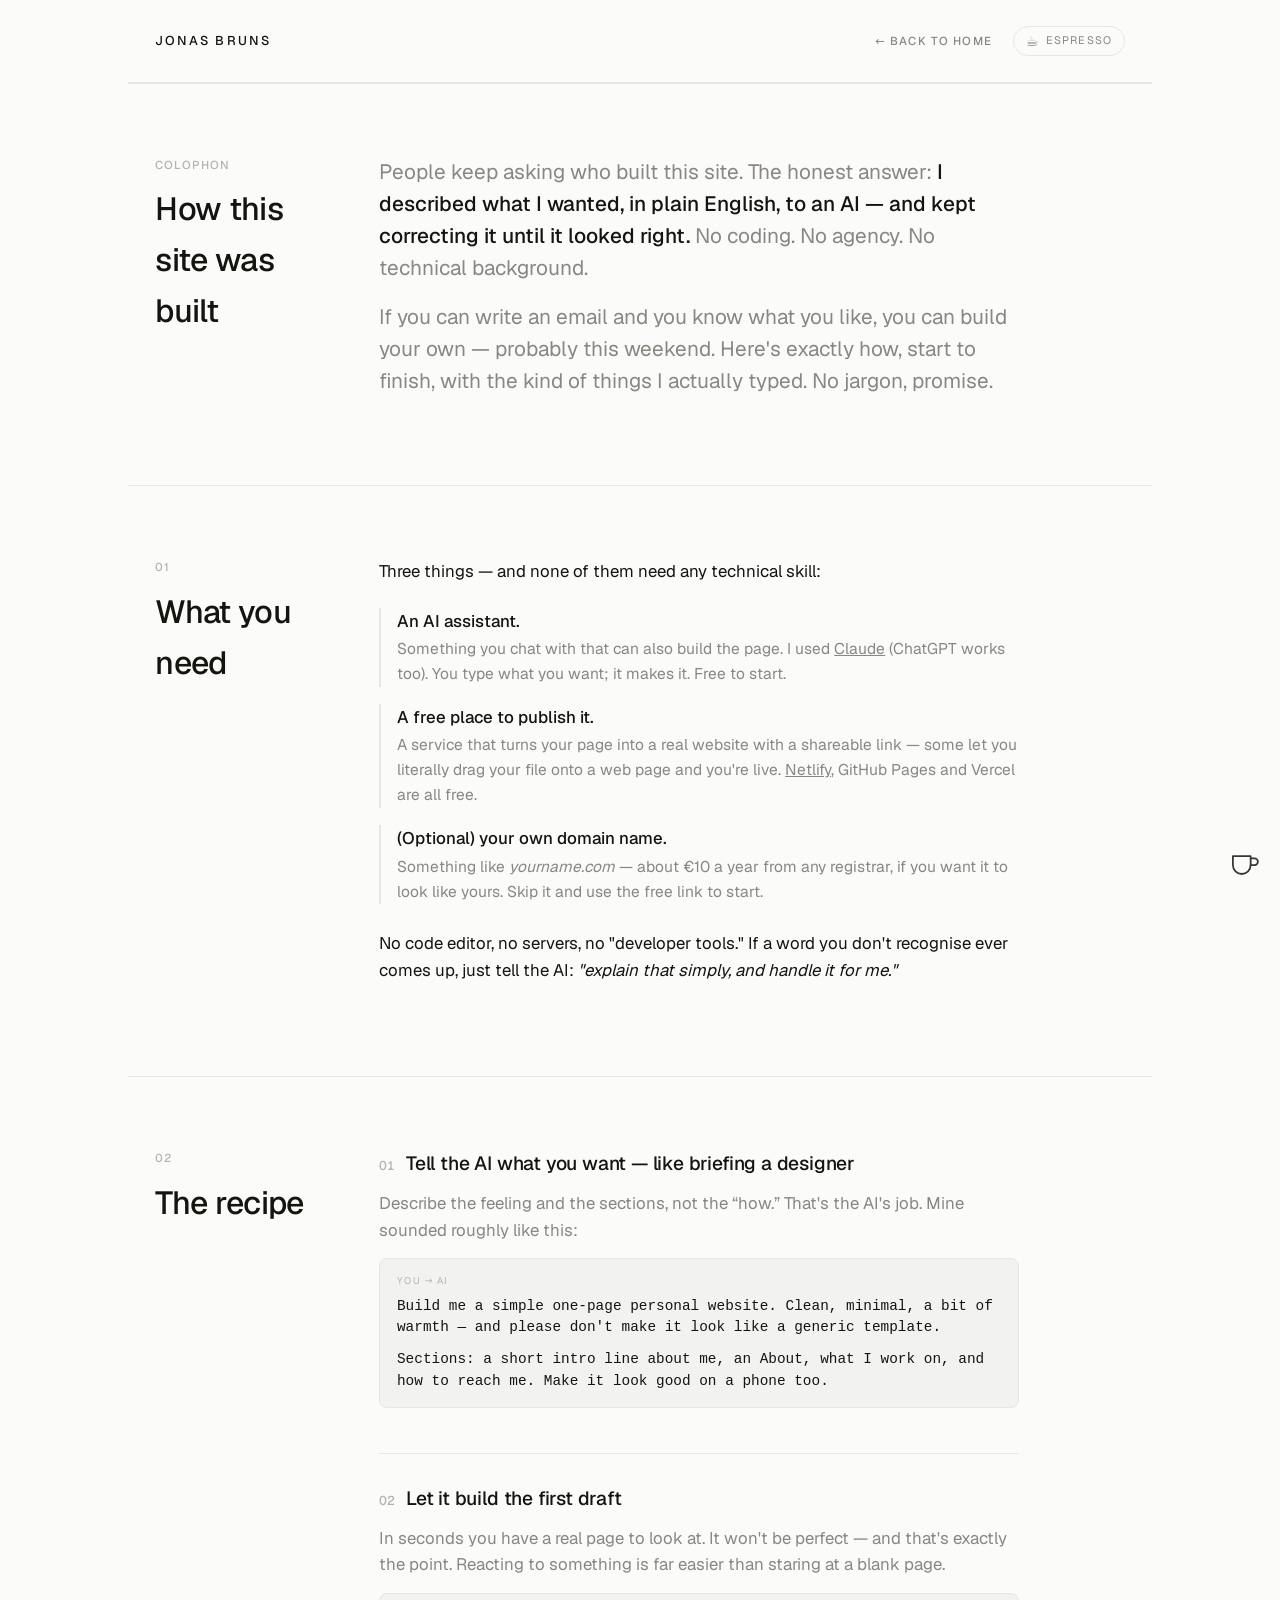
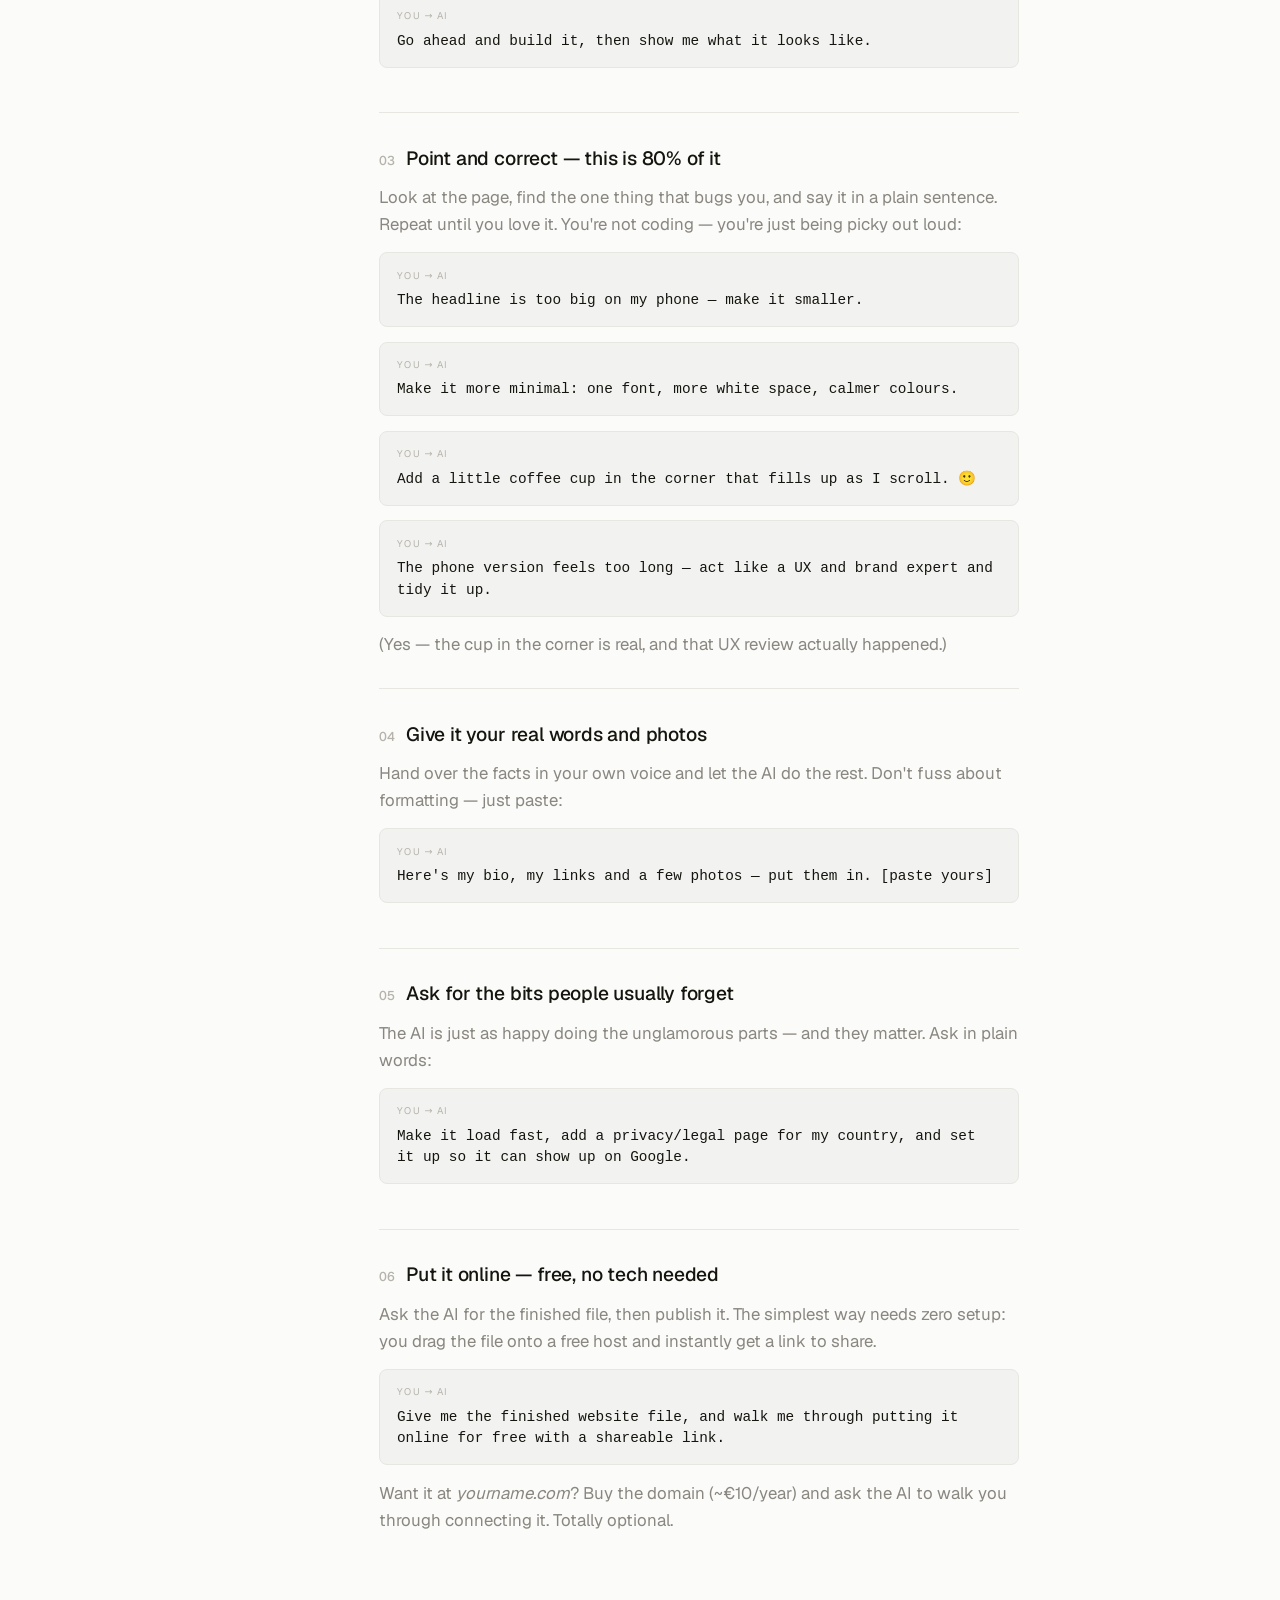
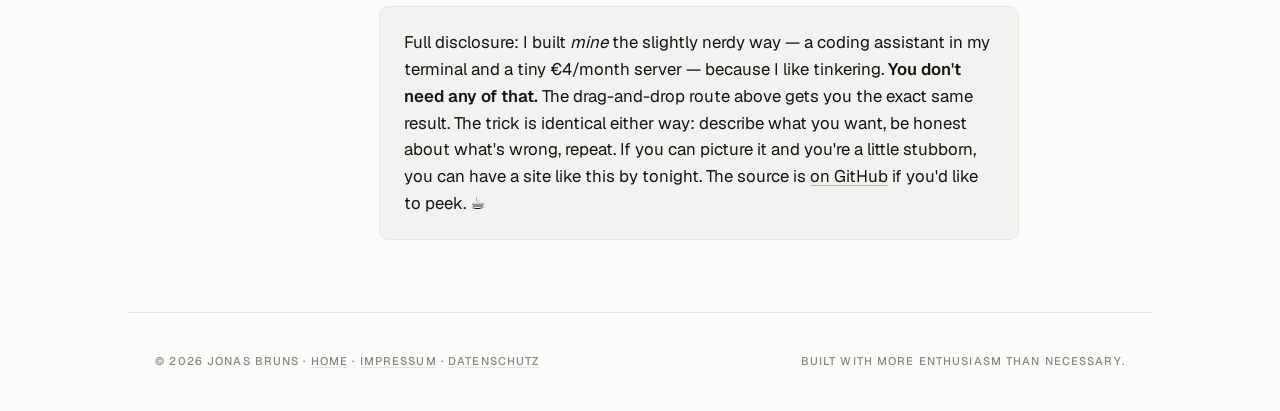
==== commit 79ce0319: "Rewrite build guide for non-technical readers (no-jargon, drag-and-drop publish path)" ====
--- a/how-this-was-built.html
+++ b/how-this-was-built.html
@@ -8,14 +8,14 @@
     (function(){try{var t=localStorage.getItem('theme')||(matchMedia('(prefers-color-scheme:dark)').matches?'espresso':'latte');if(t==='espresso')document.documentElement.setAttribute('data-theme','espresso');}catch(e){}})();
   </script>
   <title>How this site was built — Jonas Bruns</title>
-  <meta name="description" content="A plain-English, step-by-step recipe for building a personal website with an AI coding assistant — no framework, no bootcamp, prompts included." />
+  <meta name="description" content="A plain-English, step-by-step guide to building your own personal website by chatting with an AI — no coding, no technical background, real prompts included." />
   <link rel="canonical" href="https://jonasbruns.com/how-this-was-built.html" />
   <meta name="theme-color" content="#fbfbfa" />
 
   <meta property="og:type" content="article" />
   <meta property="og:site_name" content="Jonas Bruns" />
   <meta property="og:title" content="How I built this site by just describing what I wanted" />
-  <meta property="og:description" content="A plain-English recipe for building your own website with an AI pair — no framework, no bootcamp, prompts included." />
+  <meta property="og:description" content="No coding, no technical background — I described what I wanted to an AI and it built the site. Here's the plain-English recipe so you can too." />
   <meta property="og:url" content="https://jonasbruns.com/how-this-was-built.html" />
   <meta property="og:image" content="https://jonasbruns.com/assets/og-card.jpg" />
   <meta name="twitter:card" content="summary_large_image" />
@@ -42,46 +42,41 @@
       <div class="sec-head"><span class="sec-no">Colophon</span><h2>How this site was built</h2></div>
       <div class="sec-body">
         <p class="guide-lede">People keep asking who built this site. The honest answer:
-          <strong>I described what I wanted, in plain English, to an AI coding assistant —
-          and corrected it until it looked right.</strong> No bootcamp, no $5k freelancer,
-          no framework. An afternoon and a lot of opinions.</p>
-        <p class="guide-lede">Here's the entire recipe — the tools, and the actual kind of
-          prompts I used — so you can build your own. The whole thing is
-          <a href="https://github.com/JonasBruns/jonasbruns-site">open on GitHub</a>;
-          feel free to steal it.</p>
+          <strong>I described what I wanted, in plain English, to an AI — and kept correcting it
+          until it looked right.</strong> No coding. No agency. No technical background.</p>
+        <p class="guide-lede">If you can write an email and you know what you like, you can build
+          your own — probably this weekend. Here's exactly how, start to finish, with the kind of
+          things I actually typed. No jargon, promise.</p>
       </div>
     </section>
 
     <!-- ===================== INGREDIENTS ===================== -->
     <section class="sec">
-      <div class="sec-head"><span class="sec-no">01</span><h2>The ingredients</h2></div>
+      <div class="sec-head"><span class="sec-no">01</span><h2>What you need</h2></div>
       <div class="sec-body">
-        <p class="prose">Four things, all of them cheap or free:</p>
+        <p class="prose">Three things — and none of them need any technical skill:</p>
         <ul class="toolkit">
           <li>
-            <b>An AI coding assistant.</b>
-            <span>The pair that actually reads and writes the files for you. I used
-              <a href="https://claude.com/claude-code">Claude Code</a> — you tell it what you want,
-              it edits the page.</span>
+            <b>An AI assistant.</b>
+            <span>Something you chat with that can also build the page. I used
+              <a href="https://claude.ai">Claude</a> (ChatGPT works too). You type what you want;
+              it makes it. Free to start.</span>
           </li>
           <li>
-            <b>A GitHub repo.</b>
-            <span>A home for the files that remembers every change, so nothing is ever
-              truly broken — you can always undo.</span>
+            <b>A free place to publish it.</b>
+            <span>A service that turns your page into a real website with a shareable link — some
+              let you literally drag your file onto a web page and you're live.
+              <a href="https://app.netlify.com/drop">Netlify</a>, GitHub Pages and Vercel are all free.</span>
           </li>
           <li>
-            <b>Plain HTML &amp; CSS — no framework.</b>
-            <span>The raw building blocks every web page is made of. Two text files. That's the
-              whole site you're reading.</span>
-          </li>
-          <li>
-            <b>A small server + Caddy.</b>
-            <span>A ~€4/month box (Hetzner) running Caddy, which serves the page and sets up
-              HTTPS automatically. Skip this and use any free host if you prefer.</span>
+            <b>(Optional) your own domain name.</b>
+            <span>Something like <em>yourname.com</em> — about €10 a year from any registrar, if you
+              want it to look like yours. Skip it and use the free link to start.</span>
           </li>
         </ul>
-        <p class="prose" style="margin-top:1.6rem">You do <em>not</em> need to know how to code.
-          You need to know what you want — and be willing to say "no, not like that."</p>
+        <p class="prose" style="margin-top:1.6rem">No code editor, no servers, no "developer tools."
+          If a word you don't recognise ever comes up, just tell the AI: <em>"explain that simply,
+          and handle it for me."</em></p>
       </div>
     </section>
 
@@ -91,88 +86,77 @@
       <div class="sec-body">
         <ol class="steps">
           <li class="step">
-            <h3>Describe the vibe, not the code</h3>
-            <p>Start with a feeling and a structure. Don't worry about how — that's the
-              assistant's job. Mine looked roughly like this:</p>
-            <div class="prompt">
-              <p>Build me a one-page personal website. Warm, minimal, lots of whitespace,
-                one accent colour, a typographic feel — deliberately <em>not</em>
-                generic-AI-looking.</p>
-              <p>Sections: a hero with my one-liner, About, what I work on, writing, talks,
-                and contact. Plain HTML and CSS, no framework. Make it responsive and support
-                a dark mode.</p>
+            <h3>Tell the AI what you want — like briefing a designer</h3>
+            <p>Describe the feeling and the sections, not the “how.” That's the AI's job. Mine
+              sounded roughly like this:</p>
+            <div class="prompt">
+              <p>Build me a simple one-page personal website. Clean, minimal, a bit of warmth —
+                and please don't make it look like a generic template.</p>
+              <p>Sections: a short intro line about me, an About, what I work on, and how to reach
+                me. Make it look good on a phone too.</p>
             </div>
           </li>
 
           <li class="step">
             <h3>Let it build the first draft</h3>
-            <p>Then just let it run. In seconds you have a real page you can open in your
-              browser.</p>
-            <div class="prompt">
-              <p>Go ahead and create the files. Then tell me how to preview it locally.</p>
-            </div>
-            <p>It won't be perfect. That is entirely the point — you now have something to
-              react to, which is much easier than starting from a blank page.</p>
+            <p>In seconds you have a real page to look at. It won't be perfect — and that's exactly
+              the point. Reacting to something is far easier than staring at a blank page.</p>
+            <div class="prompt">
+              <p>Go ahead and build it, then show me what it looks like.</p>
+            </div>
           </li>
 
           <li class="step">
             <h3>Point and correct — this is 80% of it</h3>
-            <p>Now you art-direct. Look at the page, find the thing that bugs you, and say so in
-              one specific sentence. Repeat. These were real nudges:</p>
-            <div class="prompt">
-              <p>The headline is too big on mobile and the photo looks squished — fix both.</p>
-            </div>
-            <div class="prompt">
-              <p>Strip it back — make it near-monochrome, one clean typeface, more whitespace.</p>
-            </div>
-            <div class="prompt">
-              <p>Mobile feels like a lot of scrolling. Consult UX and brand experts, then fix it.</p>
-            </div>
-            <div class="prompt">
-              <p>Add a little coffee cup in the corner that fills up as you scroll. 🙂</p>
-            </div>
-            <p>You're not coding — you're being picky out loud. (Yes, the cup down there is real.)</p>
-          </li>
-
-          <li class="step">
-            <h3>Pour in your real content</h3>
-            <p>Hand over the facts in your own words and let it handle the markup. Paste, don't
-              fuss about formatting.</p>
-            <div class="prompt">
-              <p>Replace the placeholder text with this: [paste your bio, your links, your
-                projects]. Here are my photos — add them to the About gallery.</p>
-            </div>
-            <p>Keep the words yours. Let the assistant worry about tags, alt text and accessibility.</p>
-          </li>
-
-          <li class="step">
-            <h3>Don't skip the unglamorous bits</h3>
-            <p>The assistant is just as happy doing the parts people usually avoid — legal pages,
-              privacy, performance, being findable on Google. Ask for them by name:</p>
-            <div class="prompt">
-              <p>Add an imprint and a privacy page for my country, self-host the font so the
-                site doesn't phone home, and set it up so Google can index it.</p>
-            </div>
-          </li>
-
-          <li class="step">
-            <h3>Put it on the internet</h3>
-            <p>Point your domain at a server, push your files, and let Caddy fetch a free HTTPS
-              certificate. You can ask the assistant to write that config for you too:</p>
-            <div class="prompt">
-              <p>Write the web-server config to serve this folder at mydomain.com with
-                automatic HTTPS, and walk me through deploying it.</p>
-            </div>
-            <p>No domain or server yet? Any free static host works just as well to start.</p>
+            <p>Look at the page, find the one thing that bugs you, and say it in a plain sentence.
+              Repeat until you love it. You're not coding — you're just being picky out loud:</p>
+            <div class="prompt"><p>The headline is too big on my phone — make it smaller.</p></div>
+            <div class="prompt"><p>Make it more minimal: one font, more white space, calmer colours.</p></div>
+            <div class="prompt"><p>Add a little coffee cup in the corner that fills up as I scroll. 🙂</p></div>
+            <div class="prompt"><p>The phone version feels too long — act like a UX and brand expert and tidy it up.</p></div>
+            <p>(Yes — the cup in the corner is real, and that UX review actually happened.)</p>
+          </li>
+
+          <li class="step">
+            <h3>Give it your real words and photos</h3>
+            <p>Hand over the facts in your own voice and let the AI do the rest. Don't fuss about
+              formatting — just paste:</p>
+            <div class="prompt">
+              <p>Here's my bio, my links and a few photos — put them in. [paste yours]</p>
+            </div>
+          </li>
+
+          <li class="step">
+            <h3>Ask for the bits people usually forget</h3>
+            <p>The AI is just as happy doing the unglamorous parts — and they matter. Ask in plain
+              words:</p>
+            <div class="prompt">
+              <p>Make it load fast, add a privacy/legal page for my country, and set it up so it
+                can show up on Google.</p>
+            </div>
+          </li>
+
+          <li class="step">
+            <h3>Put it online — free, no tech needed</h3>
+            <p>Ask the AI for the finished file, then publish it. The simplest way needs zero
+              setup: you drag the file onto a free host and instantly get a link to share.</p>
+            <div class="prompt">
+              <p>Give me the finished website file, and walk me through putting it online for free
+                with a shareable link.</p>
+            </div>
+            <p>Want it at <em>yourname.com</em>? Buy the domain (~€10/year) and ask the AI to walk
+              you through connecting it. Totally optional.</p>
           </li>
         </ol>
 
         <div class="guide-callout">
-          <p>That's the whole trick: <strong>describe what you want, be honest about what's
-            wrong, repeat.</strong> If you can picture it and you're a little stubborn about the
-          result, you can have a site like this by tonight. The source is
-          <a href="https://github.com/JonasBruns/jonasbruns-site">right here on GitHub</a> — go
-          make it yours. ☕</p>
+          <p>Full disclosure: I built <em>mine</em> the slightly nerdy way — a coding assistant in
+            my terminal and a tiny €4/month server — because I like tinkering. <strong>You don't
+            need any of that.</strong> The drag-and-drop route above gets you the exact same result.
+            The trick is identical either way: describe what you want, be honest about what's wrong,
+            repeat. If you can picture it and you're a little stubborn, you can have a site like this
+            by tonight. The source is <a href="https://github.com/JonasBruns/jonasbruns-site">on
+            GitHub</a> if you'd like to peek. ☕</p>
         </div>
       </div>
     </section>
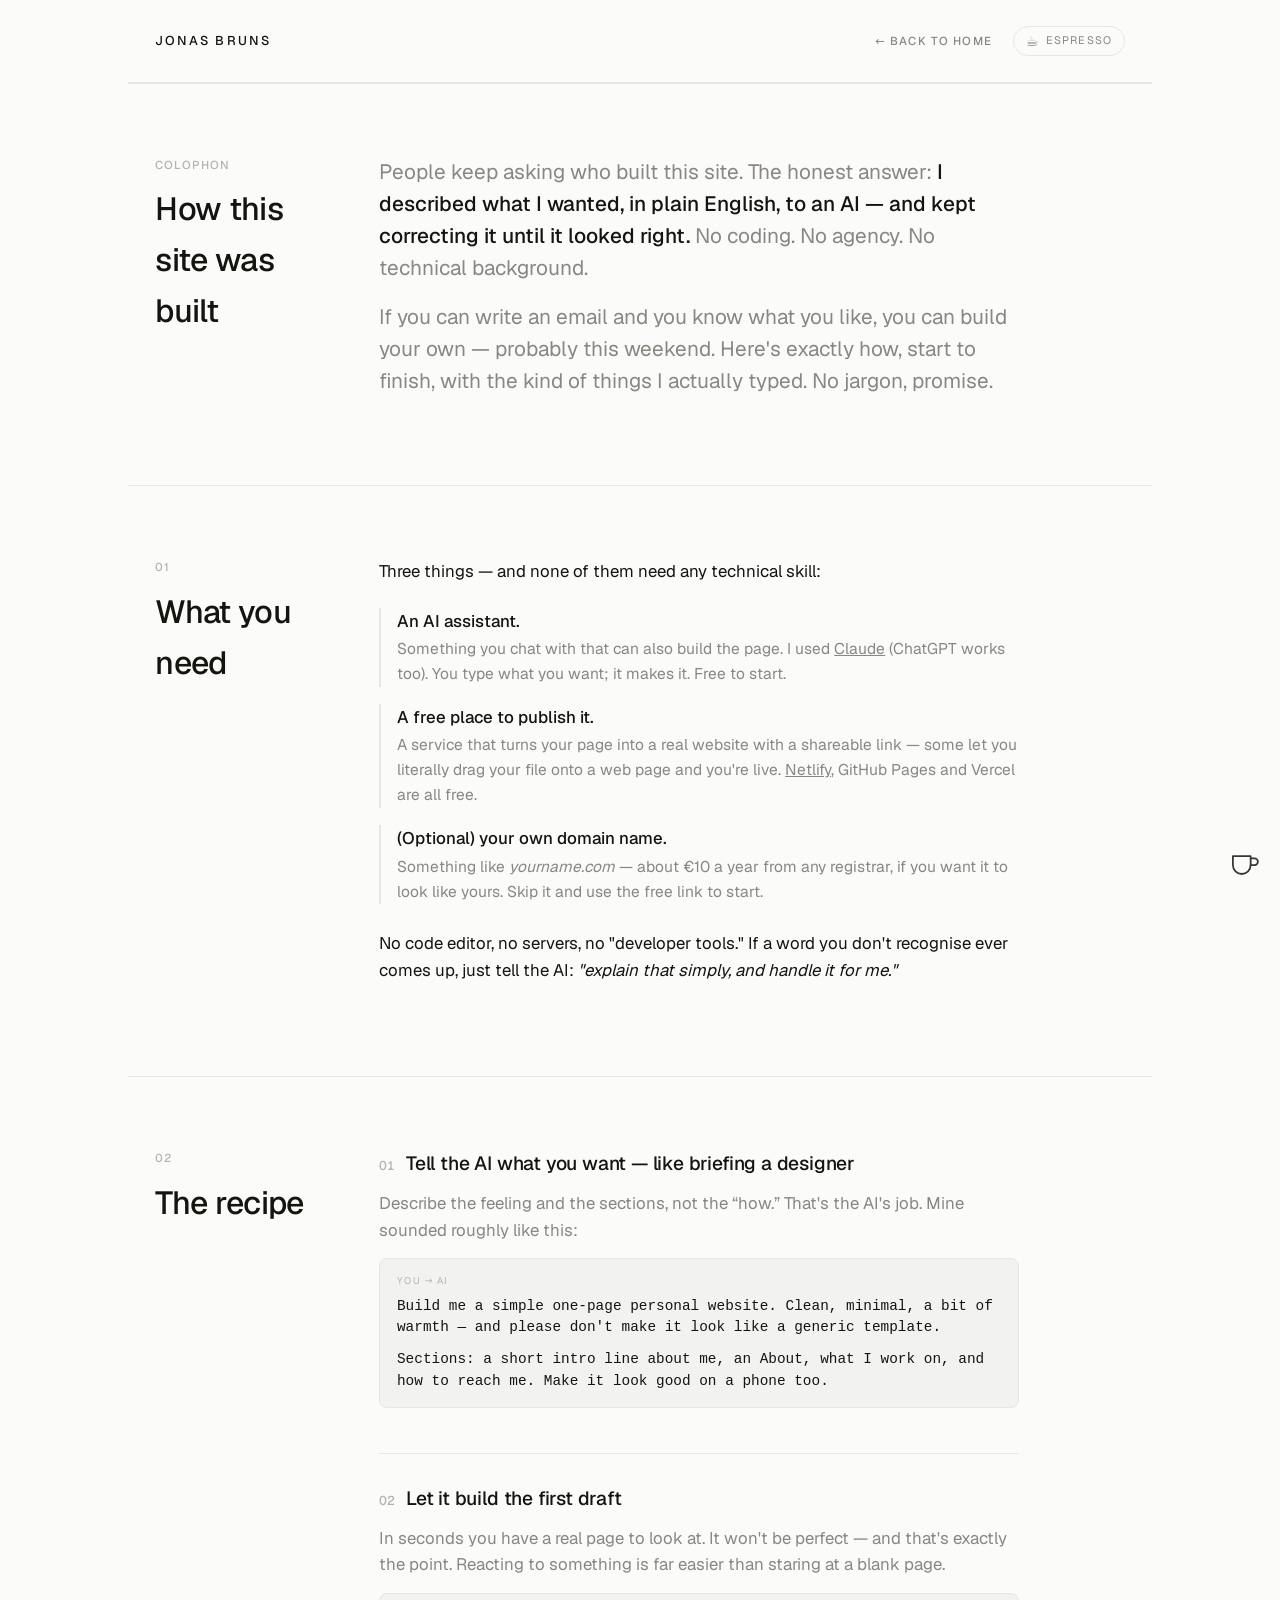
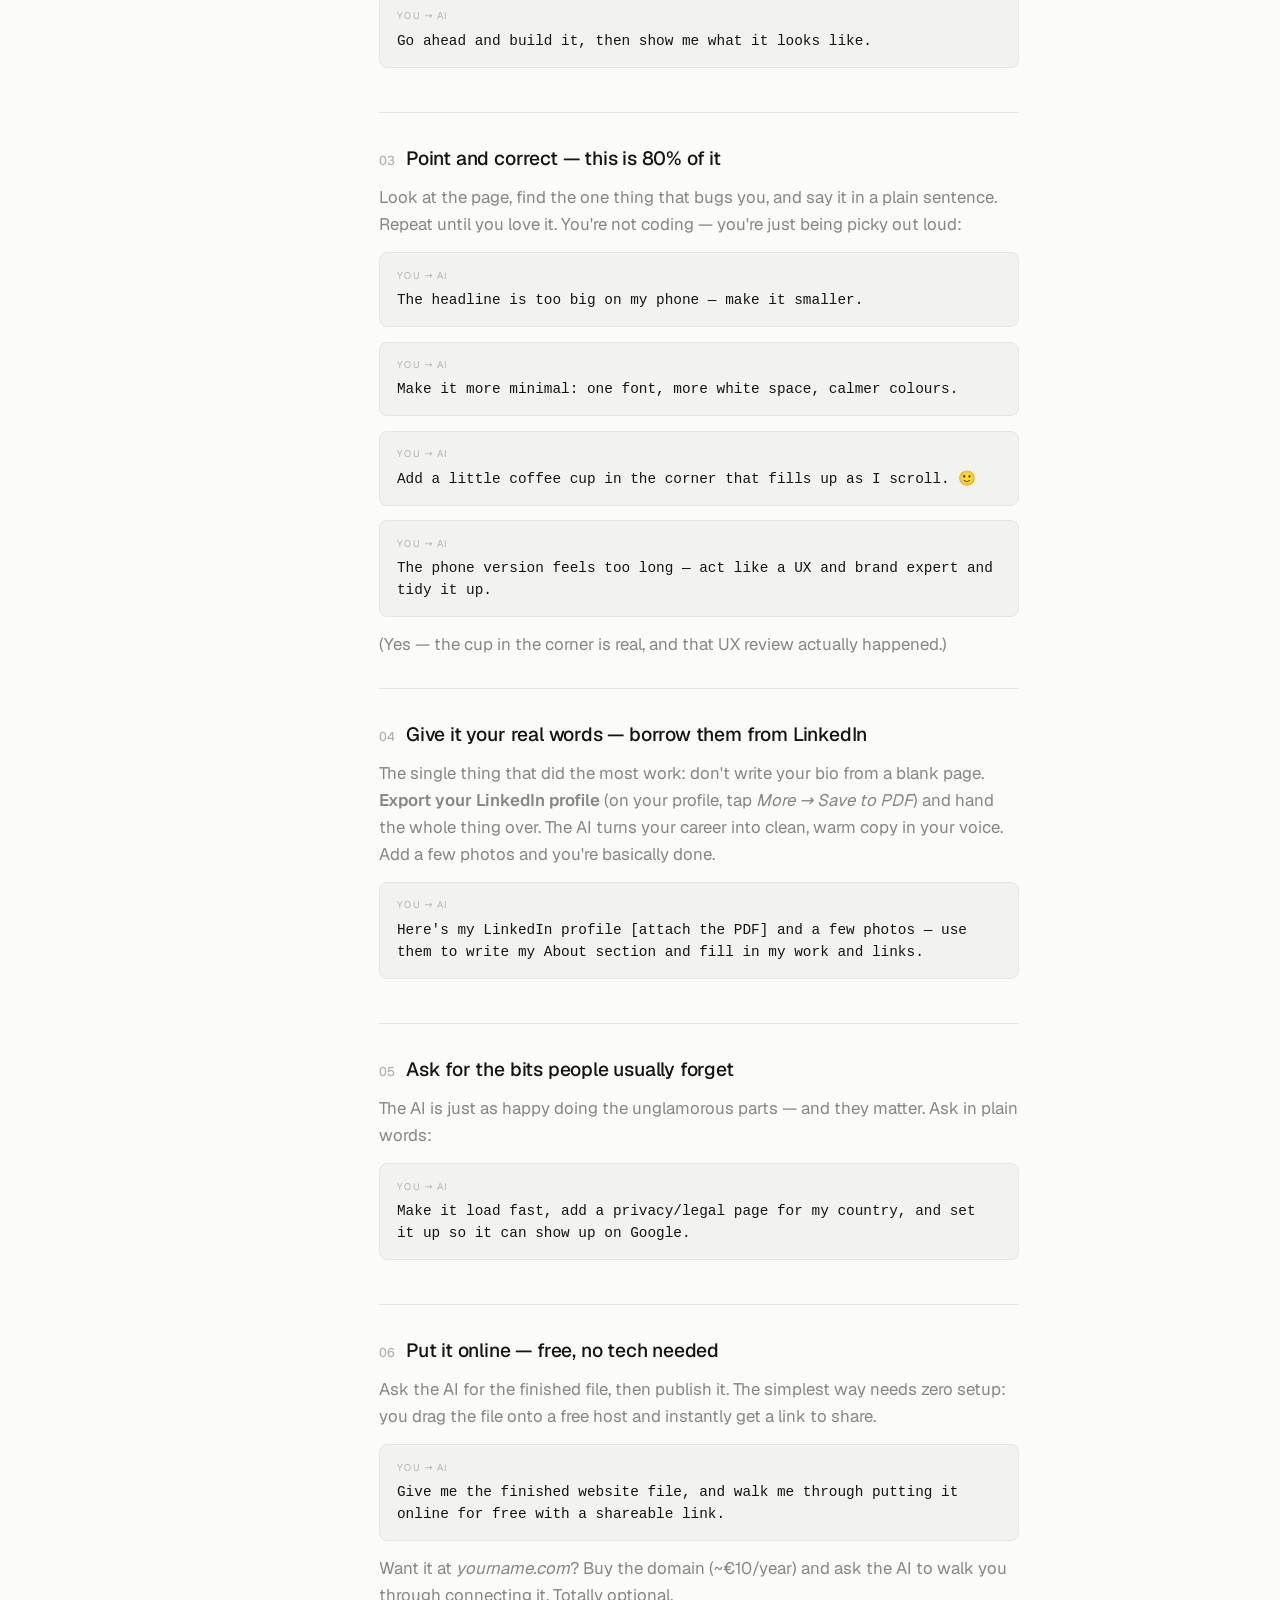
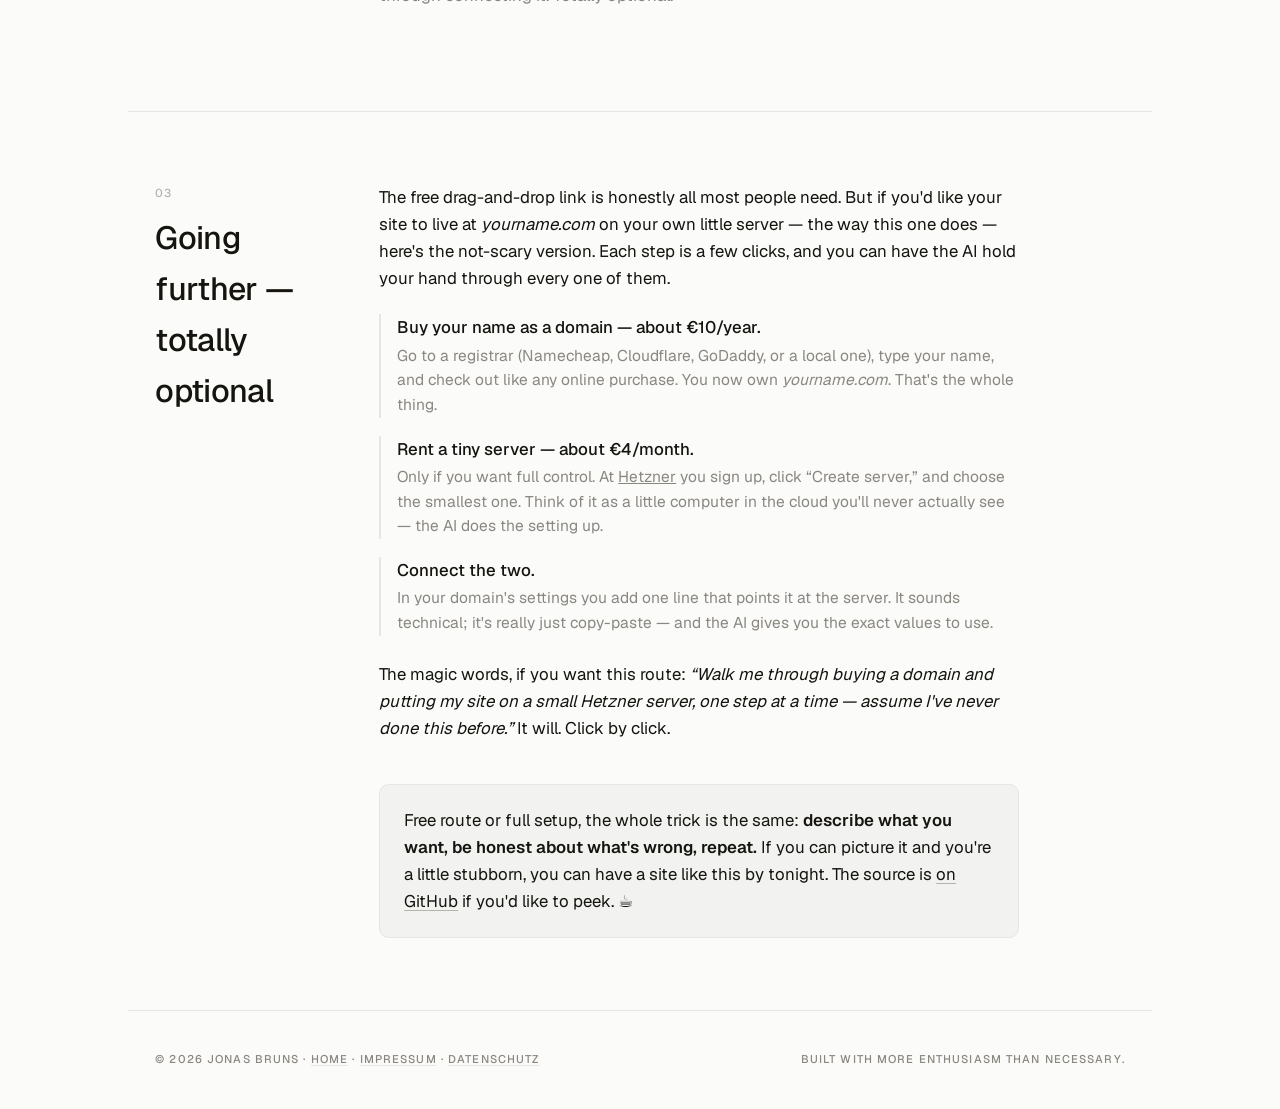
==== commit 7c1fd95f: "Guide: add LinkedIn-export tip + gentle 'your own domain & Hetzner server' section" ====
--- a/how-this-was-built.html
+++ b/how-this-was-built.html
@@ -118,11 +118,14 @@
           </li>
 
           <li class="step">
-            <h3>Give it your real words and photos</h3>
-            <p>Hand over the facts in your own voice and let the AI do the rest. Don't fuss about
-              formatting — just paste:</p>
-            <div class="prompt">
-              <p>Here's my bio, my links and a few photos — put them in. [paste yours]</p>
+            <h3>Give it your real words — borrow them from LinkedIn</h3>
+            <p>The single thing that did the most work: don't write your bio from a blank page.
+              <strong>Export your LinkedIn profile</strong> (on your profile, tap <em>More → Save
+              to PDF</em>) and hand the whole thing over. The AI turns your career into clean, warm
+              copy in your voice. Add a few photos and you're basically done.</p>
+            <div class="prompt">
+              <p>Here's my LinkedIn profile [attach the PDF] and a few photos — use them to write
+                my About section and fill in my work and links.</p>
             </div>
           </li>
 
@@ -148,15 +151,46 @@
               you through connecting it. Totally optional.</p>
           </li>
         </ol>
+      </div>
+    </section>
+
+    <!-- ===================== GOING FURTHER ===================== -->
+    <section class="sec">
+      <div class="sec-head"><span class="sec-no">03</span><h2>Going further — totally optional</h2></div>
+      <div class="sec-body">
+        <p class="prose">The free drag-and-drop link is honestly all most people need. But if you'd
+          like your site to live at <em>yourname.com</em> on your own little server — the way this
+          one does — here's the not-scary version. Each step is a few clicks, and you can have the
+          AI hold your hand through every one of them.</p>
+        <ul class="toolkit">
+          <li>
+            <b>Buy your name as a domain — about €10/year.</b>
+            <span>Go to a registrar (Namecheap, Cloudflare, GoDaddy, or a local one), type your
+              name, and check out like any online purchase. You now own <em>yourname.com</em>.
+              That's the whole thing.</span>
+          </li>
+          <li>
+            <b>Rent a tiny server — about €4/month.</b>
+            <span>Only if you want full control. At <a href="https://www.hetzner.com/cloud">Hetzner</a>
+              you sign up, click “Create server,” and choose the smallest one. Think of it as a
+              little computer in the cloud you'll never actually see — the AI does the setting up.</span>
+          </li>
+          <li>
+            <b>Connect the two.</b>
+            <span>In your domain's settings you add one line that points it at the server. It sounds
+              technical; it's really just copy-paste — and the AI gives you the exact values to use.</span>
+          </li>
+        </ul>
+        <p class="prose" style="margin-top:1.6rem">The magic words, if you want this route:
+          <em>“Walk me through buying a domain and putting my site on a small Hetzner server, one
+          step at a time — assume I've never done this before.”</em> It will. Click by click.</p>
 
         <div class="guide-callout">
-          <p>Full disclosure: I built <em>mine</em> the slightly nerdy way — a coding assistant in
-            my terminal and a tiny €4/month server — because I like tinkering. <strong>You don't
-            need any of that.</strong> The drag-and-drop route above gets you the exact same result.
-            The trick is identical either way: describe what you want, be honest about what's wrong,
-            repeat. If you can picture it and you're a little stubborn, you can have a site like this
-            by tonight. The source is <a href="https://github.com/JonasBruns/jonasbruns-site">on
-            GitHub</a> if you'd like to peek. ☕</p>
+          <p>Free route or full setup, the whole trick is the same: <strong>describe what you want,
+            be honest about what's wrong, repeat.</strong> If you can picture it and you're a little
+            stubborn, you can have a site like this by tonight. The source is
+            <a href="https://github.com/JonasBruns/jonasbruns-site">on GitHub</a> if you'd like to
+            peek. ☕</p>
         </div>
       </div>
     </section>
